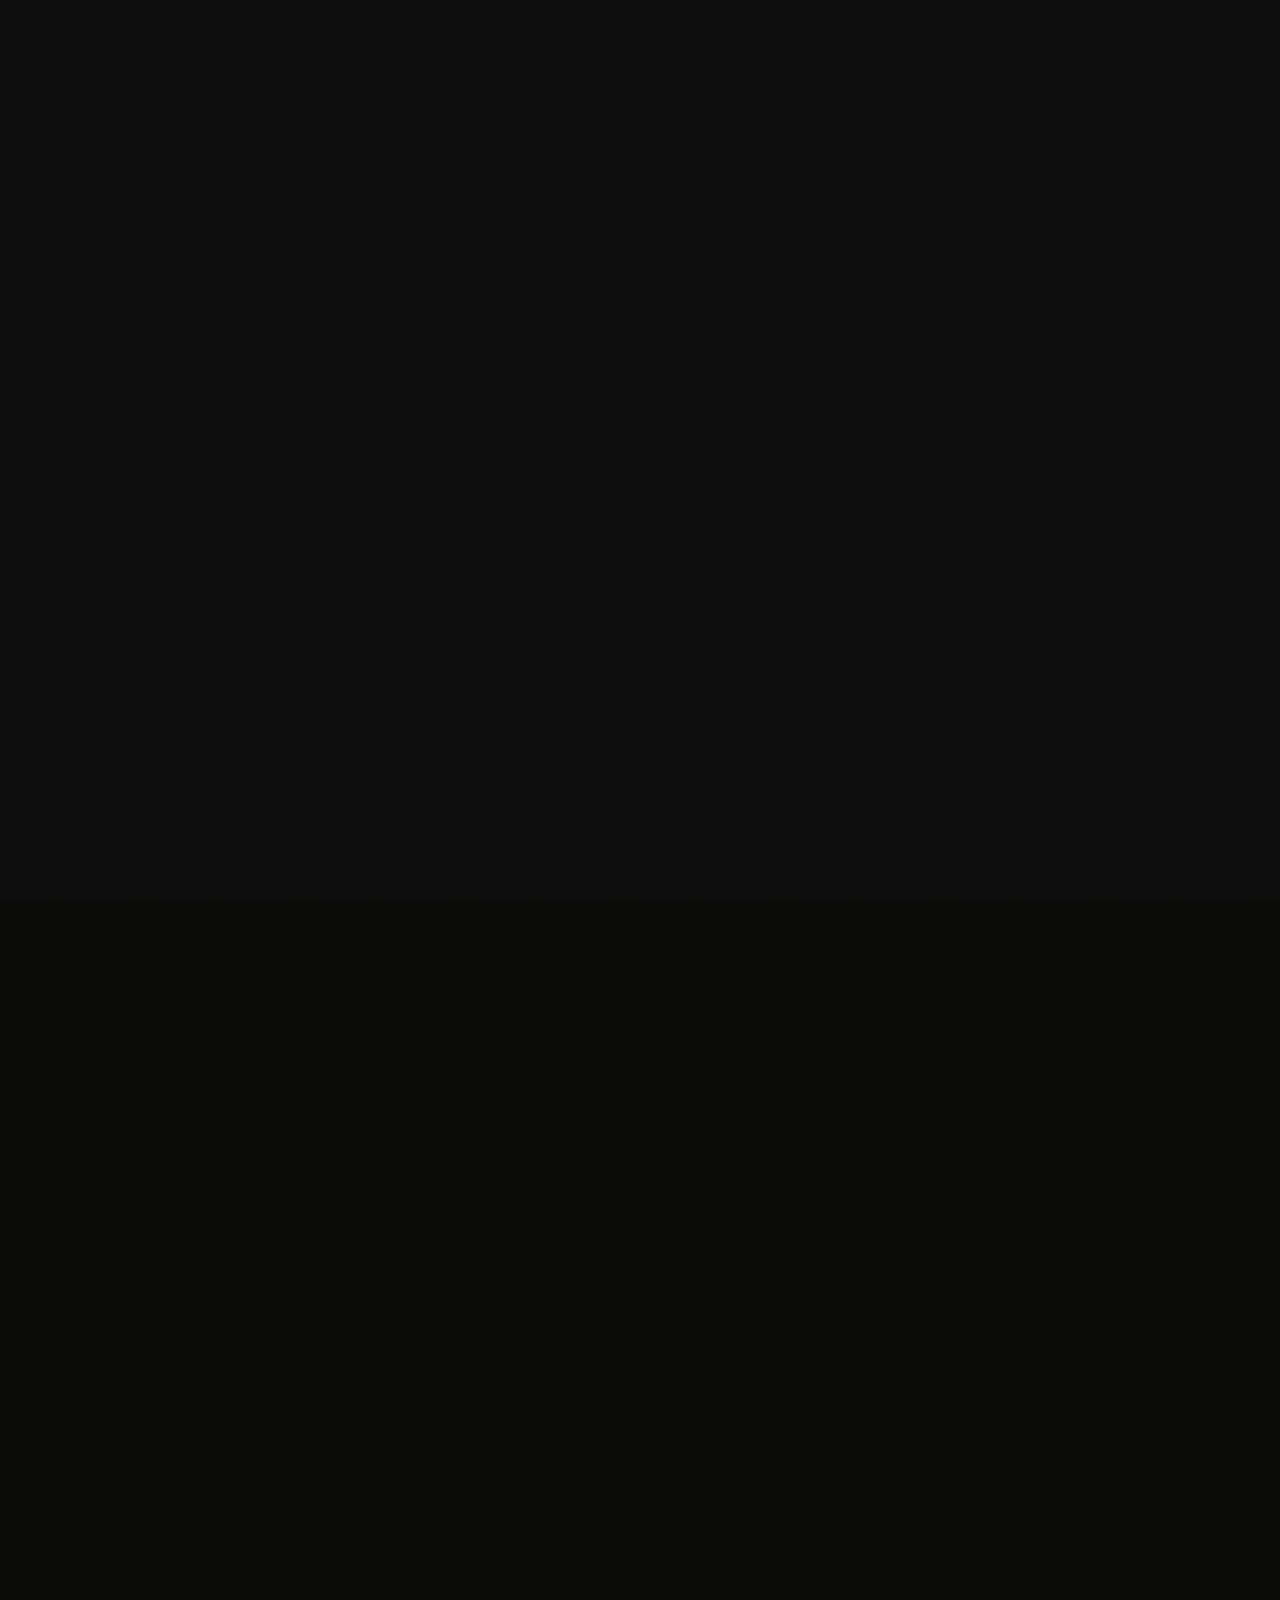
==== index.html @ a1234a53 "add home page" ====
<!doctype html>
<html lang="en">
<head>
  <meta charset="utf-8" />
  <meta name="viewport" content="width=device-width, initial-scale=1" />
  <title>Aarush Dhingra</title>
  <meta name="description" content="Aarush Dhingra, AI engineer in Bengaluru. Agents, LLM pipelines and developer tools that actually ship." />
  <meta name="theme-color" content="#f3efe7" media="(prefers-color-scheme: light)" />
  <meta name="theme-color" content="#0b0b0a" media="(prefers-color-scheme: dark)" />
  <meta property="og:title" content="Aarush Dhingra" />
  <meta property="og:description" content="AI engineer in Bengaluru. Drop me into a rabbit hole and I'll climb out with a product." />
  <meta property="og:type" content="website" />
  <link rel="icon" href="/assets/favicon.svg" type="image/svg+xml" />
  <script>
    (function () {
      var d = document.documentElement;
      try { var t = localStorage.getItem("theme"); if (t === "light" || t === "dark") d.dataset.theme = t; } catch (e) {}
      // the sunset plays on a refresh or a fresh arrival, not when you click back here from another page
      try {
        var nav = performance.getEntriesByType("navigation")[0];
        var type = nav ? nav.type : "navigate";
        var fromHere = false;
        try { fromHere = !!document.referrer && new URL(document.referrer).origin === location.origin; } catch (e) {}
        var fresh = type === "reload" || (type === "navigate" && !fromHere);
        if (fresh && !matchMedia("(prefers-reduced-motion: reduce)").matches) d.classList.add("intro-pending");
      } catch (e) {}
    })();
  </script>
  <link rel="preconnect" href="https://fonts.googleapis.com" />
  <link rel="preconnect" href="https://fonts.gstatic.com" crossorigin />
  <link href="https://fonts.googleapis.com/css2?family=Bricolage+Grotesque:opsz,wght@12..96,300..700&family=Fragment+Mono&family=Noto+Sans+JP:wght@500&display=swap" rel="stylesheet" />
  <link rel="stylesheet" href="/css/style.css" />
</head>
<body>
  <a class="skip" href="#main">Skip to content</a>
  <canvas id="topo" aria-hidden="true"></canvas>

  <header class="top">
    <nav class="nav" aria-label="Main">
      <a href="/" aria-current="page">home <kbd>h</kbd></a>
      <a href="/projects/">projects <kbd>p</kbd></a>
    </nav>
    <div class="top-right">
      <span class="mono muted" id="clock" aria-label="Local time in Bengaluru"></span>
      <button class="theme" id="theme" type="button" aria-label="Toggle colour theme" title="Toggle theme (t)">
        <svg viewBox="0 0 16 16" width="15" height="15" aria-hidden="true"><circle cx="8" cy="8" r="6.25" fill="none" stroke="currentColor" stroke-width="1.5"/><path d="M8 1.75a6.25 6.25 0 0 1 0 12.5z" fill="currentColor"/></svg>
      </button>
    </div>
  </header>

  <main id="main">
    <!-- hero -->
    <section class="hero">
      <div class="hello">
        <span class="avatar bw" title="hi, that's me">
          <img src="/assets/me.jpg" alt="Aarush Dhingra" width="76" height="76" />
          <i class="status" aria-hidden="true"></i>
        </span>
        <div>
          <h1 class="bw">Aarush Dhingra</h1>
          <p class="mono handle bw">ai engineer · agents, llm pipelines, dev tools</p>
        </div>
      </div>

      <p class="lede bw">
        i build <span class="flip" data-words="ai agents|llm pipelines|dev tools|products people use">ai agents</span>
        that actually ship, and i'm happiest when something i don't understand yet is staring right back at me.
      </p>

      <ul class="lines">
        <li class="bw">currently sde intern at <span class="chip">ThinkSeed</span>, building a test-automation tool that simulates a phone, so hardware tests stop needing the hardware.</li>
        <li class="bw">launched <a class="chip" href="https://www.tryprmpt.com/" target="_blank" rel="noopener">Prmpt</a>, a multi-stage llm pipeline that fixes your prompt before you hit enter.</li>
        <li class="bw">shipped <a class="chip" href="https://netshape.vercel.app/" target="_blank" rel="noopener">NetShape</a> to PyPI. it makes your app think it's on 2G.</li>
        <li class="bw">cs &amp; data science at <span class="chip">CMRIT</span>, bengaluru, class of '27.</li>
      </ul>

      <p class="aka bw"><span class="mono muted">also known as</span> <span class="flip alt" data-words="mountain climber|sunset chaser|beach person|weekend trekker">mountain climber</span></p>

      <blockquote class="hole bw">
        <svg viewBox="0 0 24 24" fill="none" stroke="currentColor" stroke-width="1.5" aria-hidden="true"><circle cx="12" cy="12" r="10" stroke-dasharray="3 3" style="transform-box:fill-box"/><circle cx="13" cy="12.5" r="6" stroke-dasharray="2 2.5" style="transform-box:fill-box"/><circle cx="13.5" cy="13" r="2.4" style="transform-box:fill-box"/></svg>
        i may not know everything. but drop me into a rabbit hole and i'll climb out with a product you didn't know you needed.
        <em>how most of my projects start</em>
      </blockquote>

      <p class="peaks bw">
        off the clock it's <span class="nb sunword">beach sunsets</span> and <span class="nb sunword">mountain summits</span>.
        the view from the top of a trek is the only thing that beats a green build.
      </p>

      <div class="cta bw">
        <button class="btn" type="button" data-copy="aarushdhingra27@gmail.com">
          <span class="swap"><span>copy my email</span><span>copied, talk soon</span></span>
        </button>
        <a class="btn ghost" href="/assets/aarush-dhingra-resume.pdf" target="_blank" rel="noopener">resume <span class="arr">↗</span></a>
      </div>
      <div class="dock bw" aria-label="Elsewhere">
        <a href="https://github.com/aarush-dhingra" target="_blank" rel="noopener" data-tip="github" aria-label="GitHub"><svg viewBox="0 0 16 16" fill="currentColor"><path d="M8 0C3.58 0 0 3.58 0 8c0 3.54 2.29 6.53 5.47 7.59.4.07.55-.17.55-.38 0-.19-.01-.82-.01-1.49-2.01.37-2.53-.49-2.69-.94-.09-.23-.48-.94-.82-1.13-.28-.15-.68-.52-.01-.53.63-.01 1.08.58 1.23.82.72 1.21 1.87.87 2.33.66.07-.52.28-.87.51-1.07-1.78-.2-3.64-.89-3.64-3.95 0-.87.31-1.59.82-2.15-.08-.2-.36-1.02.08-2.12 0 0 .67-.21 2.2.82.64-.18 1.32-.27 2-.27.68 0 1.36.09 2 .27 1.53-1.04 2.2-.82 2.2-.82.44 1.1.16 1.92.08 2.12.51.56.82 1.27.82 2.15 0 3.07-1.87 3.75-3.65 3.95.29.25.54.73.54 1.48 0 1.07-.01 1.93-.01 2.2 0 .21.15.46.55.38A8.013 8.013 0 0016 8c0-4.42-3.58-8-8-8z"/></svg></a>
        <a href="https://www.linkedin.com/in/aarush-dhingra-588719282/" target="_blank" rel="noopener" data-tip="linkedin" aria-label="LinkedIn"><svg viewBox="0 0 16 16" fill="currentColor"><path d="M3.6 6H1.2v8h2.4V6zM2.4 4.8a1.4 1.4 0 1 0 0-2.8 1.4 1.4 0 0 0 0 2.8zM14.8 9.6c0-2.2-1.2-3.8-3.3-3.8-1 0-1.8.5-2.2 1.2V6H7v8h2.4V9.9c0-1.1.5-1.9 1.5-1.9s1.4.8 1.4 1.9V14h2.5V9.6z"/></svg></a>
        <a href="https://x.com/Aarush105" target="_blank" rel="noopener" data-tip="x / twitter" aria-label="X"><svg viewBox="0 0 24 24" fill="currentColor"><path d="M18.244 2.25h3.308l-7.227 8.26 8.502 11.24H16.17l-5.214-6.817L4.99 21.75H1.68l7.73-8.835L1.254 2.25H8.08l4.713 6.231zm-1.161 17.52h1.833L7.084 4.126H5.117z"/></svg></a>
        <a href="https://www.instagram.com/aarush.32" target="_blank" rel="noopener" data-tip="instagram" aria-label="Instagram"><svg viewBox="0 0 24 24" fill="none" stroke="currentColor" stroke-width="2"><rect x="3" y="3" width="18" height="18" rx="5"/><circle cx="12" cy="12" r="4"/><circle cx="17.5" cy="6.5" r=".6" fill="currentColor"/></svg></a>
        <a href="https://leetcode.com/u/aarush_dhingra/" target="_blank" rel="noopener" data-tip="leetcode" aria-label="LeetCode"><svg viewBox="0 0 24 24" fill="currentColor"><path d="M13.483 0a1.374 1.374 0 0 0-.961.438L7.116 6.226l-3.854 4.126a5.266 5.266 0 0 0-1.209 2.104 5.35 5.35 0 0 0-.125.513 5.527 5.527 0 0 0 .062 2.362 5.83 5.83 0 0 0 .349 1.017 5.938 5.938 0 0 0 1.271 1.818l4.277 4.193.039.038c2.248 2.165 5.852 2.133 8.063-.074l2.396-2.392c.54-.54.54-1.414.003-1.955a1.378 1.378 0 0 0-1.951-.003l-2.396 2.392a3.021 3.021 0 0 1-4.205.038l-.02-.019-4.276-4.193c-.652-.64-.972-1.469-.948-2.263a2.68 2.68 0 0 1 .066-.523 2.545 2.545 0 0 1 .619-1.164L9.13 8.114c1.058-1.134 3.204-1.27 4.43-.278l3.501 2.831c.593.48 1.461.387 1.94-.207a1.384 1.384 0 0 0-.207-1.943l-3.5-2.831c-.8-.647-1.766-1.045-2.774-1.202l2.015-2.158A1.384 1.384 0 0 0 13.483 0zm-2.866 12.815a1.38 1.38 0 0 0-1.38 1.382 1.38 1.38 0 0 0 1.38 1.382H20.79a1.38 1.38 0 0 0 1.38-1.382 1.38 1.38 0 0 0-1.38-1.382z"/></svg></a>
        <a href="mailto:aarushdhingra27@gmail.com" data-tip="email" aria-label="Email"><svg viewBox="0 0 16 16" fill="none" stroke="currentColor" stroke-width="1.4"><rect x="1.5" y="3" width="13" height="10" rx="2"/><path d="M2 4.5l6 4.5 6-4.5"/></svg></a>
      </div>
    </section>

    <!-- right now -->
    <section class="block" aria-labelledby="now-h">
      <h2 class="label rv" id="now-h">right now</h2>
      <div class="stealth spot rv" data-spot>
        <div class="stealth-top">
          <span class="pill live">building</span>
          <span class="mono muted">voice agent · japanese · in progress</span>
        </div>
        <h3>a voice agent that teaches you japanese.</h3>
        <div class="sensei" id="sensei" aria-hidden="true">
          <div class="voice">
            <span class="orb"></span>
            <span class="wave"><i></i><i></i><i></i><i></i><i></i><i></i><i></i><i></i><i></i><i></i><i></i><i></i><i></i><i></i></span>
            <span class="speaker mono" id="sensei-who">sensei</span>
          </div>
          <p class="jp" id="sensei-jp"></p>
          <p class="romaji mono" id="sensei-ro"></p>
          <p class="en" id="sensei-en"></p>
        </div>
        <p class="stealth-copy">No flashcards. You talk to it out loud, it talks back in Japanese and teaches you as you go. Want early access? Ask me.</p>
        <div class="cta">
          <a class="btn" href="mailto:aarushdhingra27@gmail.com?subject=early%20access%3A%20the%20japanese%20voice%20agent">get early access</a>
          <a class="btn ghost" href="https://x.com/Aarush105" target="_blank" rel="noopener">dm me on x <span class="arr">↗</span></a>
        </div>
      </div>
    </section>

    <!-- work -->
    <section class="block" aria-labelledby="work-h">
      <h2 class="label rv" id="work-h">work</h2>
      <ol class="jobs">
        <li class="current rv">
          <div class="row"><span class="who">ThinkSeed Systems <span>· sde intern</span></span><span class="mono muted">jul 2026 — now</span></div>
          <p>Building a test-automation tool that simulates a phone, so hardware-dependent validation runs without the hardware. Manual testing down ~60%, run time down ~40%.</p>
        </li>
        <li class="rv">
          <div class="row"><span class="who">SafeGuard Industries <span>· sde intern</span></span><span class="mono muted">jun — aug 2025</span></div>
          <p>Employee and complaint management platforms for 200+ people, with REST APIs and role-based access across 5+ roles.</p>
        </li>
      </ol>
    </section>

    <!-- skills -->
    <section class="block" aria-labelledby="stack-h">
      <h2 class="label rv" id="stack-h">what i work with</h2>
      <dl class="skills">
        <div class="rv"><dt class="mono">ai</dt><dd><span>LangGraph</span><span>LangChain</span><span>RAG</span><span>MCP</span><span>multi-agent systems</span><span>evals</span><span>pgvector</span></dd></div>
        <div class="rv"><dt class="mono">backend</dt><dd><span>Python</span><span>FastAPI</span><span>Node.js</span><span>PostgreSQL</span><span>Redis</span><span>Docker</span></dd></div>
        <div class="rv"><dt class="mono">frontend</dt><dd><span>TypeScript</span><span>React</span><span>Next.js</span><span>Tailwind</span></dd></div>
      </dl>
    </section>

    <!-- the grind -->
    <section class="block" aria-labelledby="grind-h">
      <h2 class="label rv" id="grind-h">the grind <a href="https://github.com/aarush-dhingra" target="_blank" rel="noopener">@aarush-dhingra ↗</a></h2>
      <div class="gh spot rv" id="gh" data-spot>
        <div class="gh-head">
          <span><b id="gh-total">684</b> contributions in the last year</span>
          <span class="mono muted">each dot is a day</span>
        </div>
        <div class="gh-scroll"><div class="gh-grid"></div></div>
        <div class="gh-months mono muted"></div>
      </div>
      <a class="lc spot rv" id="lc" href="https://leetcode.com/u/aarush_dhingra/" target="_blank" rel="noopener" data-spot>
        <div class="lc-left">
          <span class="mono muted">leetcode · part-time dsa grinder</span>
          <span class="lc-num"><b id="lc-total">229</b> solved</span>
          <span class="lc-sub">full-time humbled by dynamic programming</span>
        </div>
        <div class="lc-bars">
          <div class="lc-bar" data-k="easy"><span class="mono">easy</span><i><b style="--p:0"></b></i><span class="mono n">119</span></div>
          <div class="lc-bar" data-k="medium"><span class="mono">medium</span><i><b style="--p:0"></b></i><span class="mono n">98</span></div>
          <div class="lc-bar" data-k="hard"><span class="mono">hard</span><i><b style="--p:0"></b></i><span class="mono n">12</span></div>
        </div>
      </a>
    </section>

    <!-- off the clock -->
    <section class="block" aria-labelledby="life-h">
      <h2 class="label rv" id="life-h">off the clock <span class="count" id="deck-count"></span></h2>
      <p class="rv life-intro">Sunsets on beaches, summits in the snow, and a song for each one.</p>
      <div class="album rv">
        <div class="deck" id="deck" tabindex="0" role="region" aria-label="Photo deck. Drag the top photo away, or use the arrow keys."></div>
        <div class="album-side">
          <span class="mono muted album-kicker">this one's song</span>
          <p class="album-song" id="album-song">&nbsp;</p>
          <p class="album-artist mono" id="album-artist">&nbsp;</p>
          <div class="deck-player">
            <button class="sound" id="sound" type="button" aria-pressed="false" title="Sound (m)">
              <span class="eq" aria-hidden="true"><i></i><i></i><i></i><i></i></span>
              <span class="sound-label">sound off</span>
            </button>
          </div>
          <div class="deck-ctrl">
            <button class="ctl" id="deck-prev" type="button" aria-label="Previous photo"><svg viewBox="0 0 16 16" fill="none" stroke="currentColor" stroke-width="1.6"><path d="M10 3L5 8l5 5"/></svg></button>
            <button class="ctl" id="deck-next" type="button" aria-label="Next photo"><svg viewBox="0 0 16 16" fill="none" stroke="currentColor" stroke-width="1.6"><path d="M6 3l5 5-5 5"/></svg></button>
            <span class="mono muted deck-hint">or drag the photo away</span>
          </div>
          <div class="deck-progress" aria-hidden="true"><i id="deck-bar"></i></div>
        </div>
      </div>
    </section>

    <!-- got an idea -->
    <section class="block" aria-labelledby="idea-h">
      <h2 class="label rv" id="idea-h">got an idea?</h2>
      <p class="sign rv">got an idea you can't stop thinking about? <span>let's build it together.</span></p>
      <form class="pitch spot rv" id="pitch" data-spot>
        <label for="pitch-in" class="mono muted">pitch it in one line, it opens in your mail app</label>
        <div class="pitch-row">
          <input id="pitch-in" name="idea" type="text" maxlength="240" autocomplete="off" placeholder="an agent that..." />
          <button class="btn" type="submit">send it <span class="arr">→</span></button>
        </div>
        <div class="seeds">
          <button type="button" class="mono">an agent that…</button>
          <button type="button" class="mono">a dev tool for…</button>
          <button type="button" class="mono">a hackathon team for…</button>
          <button type="button" class="mono">something weird</button>
        </div>
      </form>
    </section>
  </main>

  <footer class="foot">
    <p class="sign rv">you made it to the summit. <span>thanks for the climb.</span></p>
    <div class="cta rv">
      <button class="btn" type="button" data-copy="aarushdhingra27@gmail.com">
        <span class="swap"><span>aarushdhingra27@gmail.com</span><span>copied to clipboard</span></span>
      </button>
      <div class="dock" aria-label="Elsewhere">
        <a href="https://github.com/aarush-dhingra" target="_blank" rel="noopener" data-tip="github" aria-label="GitHub"><svg viewBox="0 0 16 16" fill="currentColor"><path d="M8 0C3.58 0 0 3.58 0 8c0 3.54 2.29 6.53 5.47 7.59.4.07.55-.17.55-.38 0-.19-.01-.82-.01-1.49-2.01.37-2.53-.49-2.69-.94-.09-.23-.48-.94-.82-1.13-.28-.15-.68-.52-.01-.53.63-.01 1.08.58 1.23.82.72 1.21 1.87.87 2.33.66.07-.52.28-.87.51-1.07-1.78-.2-3.64-.89-3.64-3.95 0-.87.31-1.59.82-2.15-.08-.2-.36-1.02.08-2.12 0 0 .67-.21 2.2.82.64-.18 1.32-.27 2-.27.68 0 1.36.09 2 .27 1.53-1.04 2.2-.82 2.2-.82.44 1.1.16 1.92.08 2.12.51.56.82 1.27.82 2.15 0 3.07-1.87 3.75-3.65 3.95.29.25.54.73.54 1.48 0 1.07-.01 1.93-.01 2.2 0 .21.15.46.55.38A8.013 8.013 0 0016 8c0-4.42-3.58-8-8-8z"/></svg></a>
        <a href="https://www.linkedin.com/in/aarush-dhingra-588719282/" target="_blank" rel="noopener" data-tip="linkedin" aria-label="LinkedIn"><svg viewBox="0 0 16 16" fill="currentColor"><path d="M3.6 6H1.2v8h2.4V6zM2.4 4.8a1.4 1.4 0 1 0 0-2.8 1.4 1.4 0 0 0 0 2.8zM14.8 9.6c0-2.2-1.2-3.8-3.3-3.8-1 0-1.8.5-2.2 1.2V6H7v8h2.4V9.9c0-1.1.5-1.9 1.5-1.9s1.4.8 1.4 1.9V14h2.5V9.6z"/></svg></a>
        <a href="https://x.com/Aarush105" target="_blank" rel="noopener" data-tip="x / twitter" aria-label="X"><svg viewBox="0 0 24 24" fill="currentColor"><path d="M18.244 2.25h3.308l-7.227 8.26 8.502 11.24H16.17l-5.214-6.817L4.99 21.75H1.68l7.73-8.835L1.254 2.25H8.08l4.713 6.231zm-1.161 17.52h1.833L7.084 4.126H5.117z"/></svg></a>
        <a href="https://www.instagram.com/aarush.32" target="_blank" rel="noopener" data-tip="instagram" aria-label="Instagram"><svg viewBox="0 0 24 24" fill="none" stroke="currentColor" stroke-width="2"><rect x="3" y="3" width="18" height="18" rx="5"/><circle cx="12" cy="12" r="4"/><circle cx="17.5" cy="6.5" r=".6" fill="currentColor"/></svg></a>
        <a href="https://leetcode.com/u/aarush_dhingra/" target="_blank" rel="noopener" data-tip="leetcode" aria-label="LeetCode"><svg viewBox="0 0 24 24" fill="currentColor"><path d="M13.483 0a1.374 1.374 0 0 0-.961.438L7.116 6.226l-3.854 4.126a5.266 5.266 0 0 0-1.209 2.104 5.35 5.35 0 0 0-.125.513 5.527 5.527 0 0 0 .062 2.362 5.83 5.83 0 0 0 .349 1.017 5.938 5.938 0 0 0 1.271 1.818l4.277 4.193.039.038c2.248 2.165 5.852 2.133 8.063-.074l2.396-2.392c.54-.54.54-1.414.003-1.955a1.378 1.378 0 0 0-1.951-.003l-2.396 2.392a3.021 3.021 0 0 1-4.205.038l-.02-.019-4.276-4.193c-.652-.64-.972-1.469-.948-2.263a2.68 2.68 0 0 1 .066-.523 2.545 2.545 0 0 1 .619-1.164L9.13 8.114c1.058-1.134 3.204-1.27 4.43-.278l3.501 2.831c.593.48 1.461.387 1.94-.207a1.384 1.384 0 0 0-.207-1.943l-3.5-2.831c-.8-.647-1.766-1.045-2.774-1.202l2.015-2.158A1.384 1.384 0 0 0 13.483 0zm-2.866 12.815a1.38 1.38 0 0 0-1.38 1.382 1.38 1.38 0 0 0 1.38 1.382H20.79a1.38 1.38 0 0 0 1.38-1.382 1.38 1.38 0 0 0-1.38-1.382z"/></svg></a>
      </div>
    </div>
    <canvas class="horizon" aria-hidden="true"></canvas>
    <div class="foot-row">
      <span class="mono muted" id="push">© 2026 aarush dhingra</span>
      <span class="mono muted keys"><kbd>h</kbd> home <kbd>p</kbd> projects <kbd>t</kbd> theme <kbd>m</kbd> sound</span>
    </div>
  </footer>

  <script src="/photos.js"></script>
  <script src="/js/core.js"></script>
  <script src="/js/home.js"></script>
</body>
</html>
---- css/style.css ----
/* ============ tokens ============ */
:root {
  --bg: #f3efe7;
  --bg-2: #ebe6db;
  --fg: #191816;
  --fg-2: #4c4943;
  --muted: #8a857a;
  --faint: #bdb6a8;
  --line: #ddd6c8;
  --sun: #ea5a28;
  --dusk: #dc3f6a;
  --glow: rgba(234, 90, 40, 0.14);
  --card-shadow: 0 1px 0 rgba(0,0,0,.03), 0 10px 30px -18px rgba(60,40,20,.35);

  --sans: "Bricolage Grotesque", ui-sans-serif, system-ui, sans-serif;
  --mono: "Fragment Mono", ui-monospace, "SF Mono", Menlo, monospace;
  --ease: cubic-bezier(0.2, 0.7, 0.1, 1);
  --spring: cubic-bezier(0.34, 1.56, 0.64, 1);
  --col: 600px;
  color-scheme: light;
}
@media (prefers-color-scheme: dark) {
  :root:not([data-theme="light"]) {
    --bg: #0b0b0a; --bg-2: #131312; --fg: #edebe6; --fg-2: #a8a59e; --muted: #6e6b65;
    --faint: #3a3835; --line: #1f1e1c; --sun: #ff7a3d; --dusk: #ff4d74;
    --glow: rgba(255, 122, 61, 0.16);
    --card-shadow: 0 1px 0 rgba(255,255,255,.02), 0 10px 30px -18px rgba(0,0,0,.8);
    color-scheme: dark;
  }
}
:root[data-theme="dark"] {
  --bg: #0b0b0a; --bg-2: #131312; --fg: #edebe6; --fg-2: #a8a59e; --muted: #6e6b65;
  --faint: #3a3835; --line: #1f1e1c; --sun: #ff7a3d; --dusk: #ff4d74;
  --glow: rgba(255, 122, 61, 0.16);
  --card-shadow: 0 1px 0 rgba(255,255,255,.02), 0 10px 30px -18px rgba(0,0,0,.8);
  color-scheme: dark;
}

@view-transition { navigation: auto; }
::view-transition-old(root), ::view-transition-new(root) { animation-duration: .35s; }
.top { view-transition-name: top; }
#topo { view-transition-name: topo; }
/* theme switch: circle wipe from the toggle */
.theme-vt::view-transition-old(root), .theme-vt::view-transition-new(root) { animation: none; mix-blend-mode: normal; }

*, *::before, *::after { box-sizing: border-box; }
html { -webkit-text-size-adjust: 100%; scroll-behavior: smooth; scrollbar-gutter: stable; }
html.locked { overflow: hidden; }

body {
  margin: 0;
  min-height: 100vh;
  background: var(--bg);
  color: var(--fg-2);
  font: 380 15.5px/1.65 var(--sans);
  font-optical-sizing: auto;
  -webkit-font-smoothing: antialiased;
  text-rendering: optimizeLegibility;
  overflow-x: hidden;
}
::selection { background: var(--glow); color: var(--fg); }

/* grain over everything */
body::after {
  content: ""; position: fixed; inset: 0; pointer-events: none; z-index: 90; opacity: .045;
  background-image: url("data:image/svg+xml;utf8,<svg xmlns='http://www.w3.org/2000/svg' width='160' height='160'><filter id='n'><feTurbulence type='fractalNoise' baseFrequency='.85' numOctaves='2' stitchTiles='stitch'/></filter><rect width='100%' height='100%' filter='url(%23n)'/></svg>");
}

.skip { position: absolute; left: 16px; top: -40px; z-index: 200; background: var(--fg); color: var(--bg); padding: 6px 10px; border-radius: 6px; font-size: 13px; }
.skip:focus { top: 12px; }

.mono { font-family: var(--mono); font-size: 12px; letter-spacing: -0.01em; }
.muted { color: var(--muted); }

/* ============ backdrop: topo map + scene ============ */
#topo {
  position: fixed; inset: 0; width: 100%; height: 100%; z-index: -2; pointer-events: none;
  -webkit-mask-image: radial-gradient(ellipse 34% 60% at 50% 42%, rgba(0,0,0,.18), #000 100%);
          mask-image: radial-gradient(ellipse 34% 60% at 50% 42%, rgba(0,0,0,.18), #000 100%);
}

/* ============ intro ============ */
.intro {
  position: fixed; inset: 0; z-index: 150; overflow: hidden;
  background: #0b0b0a; cursor: pointer;
  clip-path: inset(0 0 0 0);
}
.intro-canvas { position: absolute; left: 0; top: 0; }
.intro.leaving { clip-path: inset(0 0 100% 0); transition: clip-path 1.15s cubic-bezier(.76,0,.24,1); pointer-events: none; }
.intro.leaving .intro-canvas { transform: translateY(-12%); transition: transform 1.15s cubic-bezier(.76,0,.24,1); }
html.intro-pending, html.intro-pending body { background: #0b0b0a; }
html.intro-pending .top, html.intro-pending main, html.intro-pending .foot { opacity: 0; }
.top, main, .foot { transition: opacity .6s var(--ease); }
.intro-ui {
  position: absolute; inset: auto 0 0 0; z-index: 2;
  display: flex; justify-content: space-between; align-items: flex-end;
  padding: 70px 24px 22px; color: #edebe6;
  background: linear-gradient(transparent, rgba(11,11,10,.85) 60%);
  font: 12px var(--mono); transition: opacity .35s;
}
.intro-ui .big { font: 500 clamp(22px, 3.4vw, 40px)/1 var(--sans); letter-spacing: -0.03em; display: block; margin-bottom: 6px; }
.intro-ui .big span { display: inline-block; opacity: 0; transform: translateY(12px); filter: blur(6px); animation: introch .7s var(--ease) forwards; }
@keyframes introch { to { opacity: 1; transform: none; filter: none; } }
.intro-ui .dim { color: #807c74; }
.intro-skip { position: absolute; top: 20px; right: 24px; z-index: 2; font: 11px var(--mono); color: #807c74; transition: opacity .35s; }
.intro.leaving .intro-ui, .intro.leaving .intro-skip { opacity: 0; }
#gh-pct { font-variant-numeric: tabular-nums; color: #ffb36b; }

/* ============ layout ============ */
.top, main, .foot {
  width: 100%; max-width: calc(var(--col) + 32px);
  margin: 0 auto; padding: 0 16px;
}
main.wide, .wide .top, .wide .foot { max-width: 912px; }

/* header */
.top {
  position: sticky; top: 0; z-index: 40;
  display: flex; justify-content: space-between; align-items: center; gap: 12px;
  padding-top: 14px; padding-bottom: 14px;
}
.top::before {
  content: ""; position: absolute; inset: 0 calc(50% - 50vw); z-index: -1;
  background: color-mix(in srgb, var(--bg) 72%, transparent);
  -webkit-backdrop-filter: blur(10px) saturate(1.2); backdrop-filter: blur(10px) saturate(1.2);
  border-bottom: 1px solid var(--line);
  opacity: 0; transition: opacity .3s;
}
.scrolled .top::before { opacity: 1; }

.nav { position: relative; display: flex; gap: 2px; margin-left: -10px; }
.nav a {
  position: relative; z-index: 1;
  display: inline-flex; align-items: center; gap: 6px;
  padding: 5px 10px; border-radius: 8px;
  font: 12.5px var(--mono); color: var(--muted); text-decoration: none; background: none;
  transition: color .25s;
}
.nav a:hover, .nav a[aria-current="page"] { color: var(--fg); }
.nav a kbd { font-size: 10px; padding: 1px 4px 2px; opacity: .7; }
.nav-pill {
  position: absolute; top: 0; bottom: 0; left: 0; width: 0; border-radius: 8px;
  background: var(--bg-2); border: 1px solid var(--line);
  transition: transform .45s var(--ease), width .45s var(--ease), opacity .3s;
}
.nav-pill::before {
  content: ""; position: absolute; top: -1px; left: 50%; width: 18px; height: 2px; margin-left: -9px;
  border-radius: 0 0 3px 3px;
  background: linear-gradient(90deg, var(--sun), var(--dusk));
  box-shadow: 0 0 10px 1px var(--glow);
}
.top-right { display: flex; align-items: center; gap: 12px; }
#clock { font-variant-numeric: tabular-nums; white-space: nowrap; }
#clock .blink { animation: blink 2s steps(1) infinite; }
@keyframes blink { 50% { opacity: .2; } }
.phase.gold {
  background: linear-gradient(100deg, var(--muted) 30%, var(--sun) 45%, var(--dusk) 55%, var(--muted) 70%);
  background-size: 250% 100%;
  -webkit-background-clip: text; background-clip: text; color: transparent;
  animation: shine 4s linear infinite;
}
@keyframes shine { from { background-position: 120% 0; } to { background-position: -120% 0; } }
.theme {
  display: grid; place-items: center; width: 30px; height: 30px; margin: -6px -7px -6px 0;
  border: 0; background: none; color: var(--muted); border-radius: 50%; cursor: pointer;
  transition: color .2s, transform .6s var(--spring);
}
.theme:hover { color: var(--fg); transform: rotate(40deg); }

/* ============ type + links ============ */
h1 { margin: 0; font-size: 30px; line-height: 1.1; font-weight: 560; letter-spacing: -0.03em; color: var(--fg); }
h2 { margin: 0; }
p { margin: 0; }
b, strong, .hl { color: var(--fg); font-weight: 480; }

a { color: var(--fg); text-decoration: none; }
.u {
  background-image: linear-gradient(var(--faint), var(--faint));
  background-size: 100% 1px; background-position: 0 100%; background-repeat: no-repeat;
  transition: background-size .35s var(--ease), background-image .2s;
}
.u:hover { background-image: linear-gradient(var(--fg), var(--fg)); }
a:focus-visible, button:focus-visible { outline: 1.5px solid var(--sun); outline-offset: 3px; border-radius: 4px; }
.arr { display: inline-block; transition: transform .35s var(--ease); }
a:hover .arr { transform: translate(2px, -2px); }

kbd {
  font: 400 10.5px/1 var(--mono); padding: 3px 5px 4px;
  border: 1px solid var(--line); border-bottom-width: 2px; border-radius: 4px;
  color: var(--muted); background: var(--bg);
}

/* inline company / project chip */
.chip {
  display: inline-flex; align-items: center; gap: 5px; vertical-align: -1px;
  padding: 0 7px; height: 21px; border-radius: 6px;
  border: 1px solid color-mix(in srgb, var(--fg) 13%, transparent);
  background: color-mix(in srgb, var(--fg) 5%, transparent);
  font-size: .9em; font-weight: 480; color: var(--fg); line-height: 1;
  transition: border-color .2s, transform .3s var(--ease);
}
a.chip:hover { border-color: var(--muted); transform: translateY(-1px); }
.chip svg { width: 13px; height: 13px; flex: none; }
.chip .ico { width: 15px; height: 15px; border-radius: 4px; display: grid; place-items: center; font: 600 9px var(--mono); color: #fff; }

/* ============ intro text animations ============ */
.w { opacity: 0; filter: blur(6px); transform: translateY(6px); }
.wt { display: inline-block; }
.ready .w { animation: win .7s var(--ease) forwards; animation-delay: calc(var(--d, 0) * 1ms); }
@keyframes win { to { opacity: 1; filter: none; transform: none; } }

.rv { opacity: 0; transform: translateY(14px); filter: blur(5px); transition: opacity .8s var(--ease), transform .9s var(--ease), filter .8s var(--ease); transition-delay: calc(var(--d, 0) * 1ms); }
.rv.in { opacity: 1; transform: none; filter: none; }

/* flip words */
.flip {
  position: relative; display: inline-block; vertical-align: top;
  height: 1.65em; height: 1lh; overflow: visible; transition: width .5s var(--ease);
  color: var(--fg); font-weight: 480;
}
.flip > span { position: absolute; left: 0; top: 0; white-space: nowrap; }
.flip > span.in { animation: fin .6s var(--ease) both; }
.flip > span.out { animation: fout .45s var(--ease) both; }
@keyframes fin { from { opacity: 0; transform: translateY(.5em); filter: blur(6px); } }
@keyframes fout { to { opacity: 0; transform: translateY(-.5em); filter: blur(6px); } }
.flip::after {
  content: ""; position: absolute; left: 0; right: 0; bottom: .12em; height: 1px;
  background: linear-gradient(90deg, var(--sun), var(--dusk)); opacity: .7;
}

/* ============ home: hero ============ */
.hero { padding-top: clamp(48px, 12vh, 120px); }
.hello { display: flex; align-items: center; gap: 18px; }
.handle { margin-top: 5px; color: var(--muted); }
.avatar {
  position: relative; flex: none; width: 78px; height: 78px; border-radius: 50%; padding: 2.5px;
  background: conic-gradient(from 210deg, var(--sun), var(--dusk), #ffd37a, var(--sun));
}
.avatar img { display: block; width: 100%; height: 100%; border-radius: 50%; object-fit: cover; border: 2px solid var(--bg); transition: transform .6s var(--spring); }
.avatar:hover img { transform: scale(1.07) rotate(-5deg); }
.avatar .status { position: absolute; right: 3px; bottom: 3px; width: 15px; height: 15px; border-radius: 50%; background: #3fbf6a; border: 2.5px solid var(--bg); }
.avatar .status::after { content: ""; position: absolute; inset: -2.5px; border-radius: 50%; border: 2px solid #3fbf6a; animation: ping 2.2s var(--ease) infinite; }
@keyframes ping { from { transform: scale(1); opacity: .8; } to { transform: scale(2.3); opacity: 0; } }
.aka { margin-top: 16px; font: 13px/1.65 var(--mono); }
.aka .muted { margin-right: 4px; }
.flip.alt { color: var(--sun); font-weight: 400; }
.flip.alt::after { display: none; }
.hero .dock { margin-top: 14px; padding: 0; }
.lede { margin-top: 22px; font-size: 17px; color: var(--fg-2); }
.lines { list-style: none; padding: 0; margin: 18px 0 0; display: grid; gap: 7px; }
.lines li { position: relative; }

.hole {
  position: relative; margin: 26px 0 0; padding: 14px 16px 14px 46px;
  border-radius: 12px; border: 1px solid var(--line);
  background: linear-gradient(120deg, var(--bg-2), transparent 70%);
  color: var(--fg); font-size: 15.5px; line-height: 1.55;
  overflow: hidden;
}
.hole svg { position: absolute; left: 14px; top: 15px; width: 20px; height: 20px; color: var(--sun); }
.hole svg circle { transform-origin: 50% 50%; animation: spin 14s linear infinite; }
.hole svg circle:nth-child(2) { animation-duration: 9s; animation-direction: reverse; }
.hole svg circle:nth-child(3) { animation-duration: 6s; }
@keyframes spin { to { transform: rotate(360deg); } }
.hole em { font-style: normal; color: var(--muted); display: block; margin-top: 4px; font: 11.5px var(--mono); }

.peaks { margin-top: 14px; }
.peaks .sunword {
  background: linear-gradient(90deg, var(--sun), var(--dusk));
  -webkit-background-clip: text; background-clip: text; color: transparent; font-weight: 500;
}

.cta { display: flex; align-items: center; gap: 10px; flex-wrap: wrap; margin-top: 28px; }
.btn {
  position: relative; display: inline-flex; align-items: center; gap: 8px;
  height: 36px; padding: 0 14px; border-radius: 10px;
  font: 500 13.5px var(--sans); color: var(--bg); background: var(--fg);
  border: 0; cursor: pointer; overflow: hidden; isolation: isolate;
  transition: transform .3s var(--ease);
}
.btn::before {
  content: ""; position: absolute; inset: 0; z-index: -1;
  background: radial-gradient(120px circle at var(--bx, 50%) var(--by, 50%), color-mix(in srgb, var(--sun) 70%, transparent), transparent 70%);
  opacity: 0; transition: opacity .3s;
}
.btn:hover::before { opacity: 1; }
.btn:active { transform: scale(.97); }
.btn.ghost { color: var(--fg); background: transparent; border: 1px solid var(--line); }
.btn.ghost::before { background: radial-gradient(120px circle at var(--bx, 50%) var(--by, 50%), var(--glow), transparent 70%); }
.btn .swap { display: inline-grid; }
.btn .swap > span { grid-area: 1/1; transition: opacity .25s, transform .35s var(--ease), filter .25s; }
.btn .swap > span:last-child { opacity: 0; transform: translateY(8px); filter: blur(3px); }
.btn.done .swap > span:first-child { opacity: 0; transform: translateY(-8px); filter: blur(3px); }
.btn.done .swap > span:last-child { opacity: 1; transform: none; filter: none; }

/* dock */
.dock {
  display: inline-flex; align-items: flex-end; gap: 6px; height: 36px;
  padding: 0 4px;
}
.dock a {
  position: relative; display: grid; place-items: center;
  width: 34px; height: 34px; border-radius: 10px;
  border: 1px solid var(--line); background: var(--bg-2); color: var(--fg-2);
  transform-origin: 50% 100%;
  transition: transform .25s var(--ease), color .2s, border-color .2s;
  will-change: transform;
}
.dock a:hover { color: var(--fg); border-color: var(--muted); }
.dock svg { width: 15px; height: 15px; }
.dock a::after {
  content: attr(data-tip); position: absolute; bottom: calc(100% + 8px); left: 50%;
  transform: translateX(-50%) translateY(4px) scale(calc(1 / var(--s, 1)));
  padding: 3px 7px; border-radius: 6px; white-space: nowrap;
  font: 10.5px var(--mono); color: var(--bg); background: var(--fg);
  opacity: 0; pointer-events: none; transition: opacity .2s, transform .25s var(--ease);
}
.dock a:hover::after { opacity: 1; transform: translateX(-50%) translateY(0) scale(calc(1 / var(--s, 1))); }

/* ============ sections ============ */
.block { margin-top: 92px; }
.label {
  display: flex; align-items: center; gap: 12px; margin: 0 0 22px;
  font: 400 12px/1 var(--mono); color: var(--muted);
}
.label::after { content: ""; flex: 1; height: 1px; background: linear-gradient(90deg, var(--line), transparent); }
.label .n { color: var(--sun); }
.label a { color: var(--muted); order: 2; transition: color .2s; }
.label a:hover { color: var(--fg); }

/* work timeline */
.jobs { list-style: none; margin: 0; padding: 0 0 0 20px; position: relative; display: grid; gap: 26px; }
.jobs::before { content: ""; position: absolute; left: 4px; top: 8px; bottom: 6px; width: 1px; background: linear-gradient(var(--line), transparent); }
.jobs li { position: relative; }
.jobs li::before {
  content: ""; position: absolute; left: -20px; top: 7px; width: 9px; height: 9px; border-radius: 50%;
  background: var(--bg); border: 1px solid var(--faint);
}
.jobs li.current::before { border-color: var(--sun); background: var(--sun); box-shadow: 0 0 0 4px var(--glow); animation: pulse 2.4s var(--ease) infinite; }
@keyframes pulse { 50% { box-shadow: 0 0 0 7px transparent; } }
.row { display: flex; justify-content: space-between; align-items: baseline; gap: 12px; color: var(--fg); }
.row .who { font-weight: 480; }
.row .who span { color: var(--muted); font-weight: 380; }
.jobs p { margin-top: 4px; font-size: 14.5px; }

/* spotlight cards (shared) */
.spot { position: relative; border-radius: 14px; background: var(--bg-2); border: 1px solid var(--line); isolation: isolate; }
.spot::before {
  content: ""; position: absolute; inset: -1px; border-radius: inherit; padding: 1px; pointer-events: none;
  background: radial-gradient(260px circle at var(--mx, -100px) var(--my, -100px), color-mix(in srgb, var(--sun) 85%, transparent), color-mix(in srgb, var(--dusk) 40%, transparent) 40%, transparent 70%);
  -webkit-mask: linear-gradient(#000 0 0) content-box, linear-gradient(#000 0 0);
  -webkit-mask-composite: xor; mask-composite: exclude;
  opacity: 0; transition: opacity .4s;
}
.spot::after {
  content: ""; position: absolute; inset: 0; border-radius: inherit; pointer-events: none; z-index: -1;
  background: radial-gradient(420px circle at var(--mx, -100px) var(--my, -100px), var(--glow), transparent 60%);
  opacity: 0; transition: opacity .4s;
}
[data-spot]:hover .spot::before { opacity: 1; }
.spot:hover::after { opacity: 1; }

/* right now: the stealth project */
.stealth { padding: 18px 18px 20px; overflow: hidden; }
.stealth-top { display: flex; justify-content: space-between; align-items: center; gap: 10px; flex-wrap: wrap; }
.stealth h3 { margin: 14px 0 12px; font-size: 19px; font-weight: 520; letter-spacing: -0.02em; color: var(--fg); }
.sensei { margin-bottom: 14px; padding: 14px 16px 16px; border-radius: 12px; border: 1px solid var(--line); background: var(--bg); }
.voice { display: flex; align-items: center; gap: 10px; margin-bottom: 12px; }
.orb {
  flex: none; width: 22px; height: 22px; border-radius: 50%;
  background: radial-gradient(circle at 35% 30%, #ffd37a, var(--sun) 55%, var(--dusk));
  transition: background .4s, transform .3s var(--ease);
}
.sensei.talking .orb { animation: orb 1.1s ease-in-out infinite; }
.sensei.you .orb { background: radial-gradient(circle at 35% 30%, var(--fg), var(--muted)); }
@keyframes orb { 0%, 100% { box-shadow: 0 0 0 0 var(--glow); transform: scale(1); } 50% { box-shadow: 0 0 0 7px transparent; transform: scale(1.08); } }
.wave { display: inline-flex; align-items: center; gap: 2px; height: 18px; }
.wave i { width: 2px; height: 3px; border-radius: 2px; background: var(--sun); transition: height .12s; }
.sensei.you .wave i { background: var(--fg-2); }
.speaker { margin-left: auto; font-size: 11px; color: var(--muted); }
.jp { margin: 0; min-height: 28px; font: 500 20px/1.4 "Noto Sans JP", var(--sans); color: var(--fg); }
.romaji { margin-top: 4px; min-height: 19px; font-size: 12px; color: var(--sun); transition: opacity .3s; }
.sensei.you .romaji { color: var(--fg-2); }
.en { margin-top: 2px; min-height: 21px; font-size: 13.5px; color: var(--muted); transition: opacity .3s; }
.sensei .hide { opacity: 0; }
.stealth-copy { font-size: 14.5px; }
.stealth .cta { margin-top: 16px; }

/* leetcode */
.lc { display: grid; grid-template-columns: 1fr 1.15fr; gap: 20px; align-items: center; padding: 16px; margin-top: 12px; color: var(--fg-2); }
.lc-left { display: flex; flex-direction: column; gap: 3px; }
.lc-num { color: var(--muted); }
.lc-num b { font-size: 30px; line-height: 1.1; font-weight: 560; letter-spacing: -0.03em; color: var(--fg); font-variant-numeric: tabular-nums; margin-right: 4px; }
.lc-sub { font-size: 13px; color: var(--muted); }
.lc-bars { display: grid; gap: 10px; }
.lc-bar { display: grid; grid-template-columns: 54px 1fr 32px; align-items: center; gap: 10px; font-size: 11.5px; color: var(--muted); }
.lc-bar i { display: block; height: 6px; border-radius: 3px; background: var(--line); overflow: hidden; }
.lc-bar i b { display: block; height: 100%; width: calc(var(--p) * 1%); border-radius: 3px; transition: width 1.3s var(--ease); }
.lc-bar[data-k="easy"] i b { background: #ffb257; }
.lc-bar[data-k="medium"] i b { background: var(--sun); }
.lc-bar[data-k="hard"] i b { background: var(--dusk); }
.lc-bar .n { text-align: right; color: var(--fg); font-variant-numeric: tabular-nums; }

/* got an idea */
.pitch { display: block; margin-top: 20px; padding: 16px; }
.pitch label { display: block; margin-bottom: 10px; }
.pitch-row { display: flex; gap: 8px; }
.pitch input {
  flex: 1; min-width: 0; height: 40px; padding: 0 12px; border-radius: 10px;
  border: 1px solid var(--line); background: var(--bg); color: var(--fg);
  font: 400 14.5px var(--sans); outline: none; transition: border-color .2s, box-shadow .25s;
}
.pitch input::placeholder { color: var(--muted); }
.pitch input:focus { border-color: var(--sun); box-shadow: 0 0 0 4px var(--glow); }
.pitch .btn { height: 40px; flex: none; }
.seeds { display: flex; flex-wrap: wrap; gap: 6px; margin-top: 10px; }
.seeds button {
  font-size: 11.5px; color: var(--muted); background: none; cursor: pointer;
  border: 1px dashed color-mix(in srgb, var(--fg) 20%, transparent); border-radius: 99px; padding: 4px 10px;
  transition: color .2s, border-color .2s;
}
.seeds button:hover { color: var(--fg); border-color: var(--sun); }
.pitch.shake { animation: shake .4s; }
@keyframes shake { 25% { transform: translateX(-5px); } 75% { transform: translateX(5px); } }

.pill {
  display: inline-flex; align-items: center; gap: 5px; height: 18px; padding: 0 7px; border-radius: 99px;
  font: 400 10.5px/1 var(--mono); color: var(--muted); border: 1px solid var(--line); background: var(--bg);
}
.pill.live { color: var(--sun); border-color: color-mix(in srgb, var(--sun) 35%, var(--line)); }
.pill.live::before { content: ""; width: 5px; height: 5px; border-radius: 50%; background: currentColor; box-shadow: 0 0 6px currentColor; animation: blink 1.6s ease-in-out infinite; }

/* github dot matrix */
.gh { padding: 16px; }
.gh-head { display: flex; justify-content: space-between; align-items: baseline; gap: 10px; margin-bottom: 14px; flex-wrap: wrap; }
.gh-head b { font-variant-numeric: tabular-nums; }
.gh-scroll { overflow-x: auto; scrollbar-width: none; margin: 0 -4px; padding: 0 4px; }
.gh-scroll::-webkit-scrollbar { display: none; }
.gh-grid { display: grid; grid-auto-flow: column; grid-template-rows: repeat(7, 7px); grid-auto-columns: 7px; gap: 3.2px; width: max-content; }
.gh-grid i {
  width: 7px; height: 7px; border-radius: 50%; background: var(--line);
  transform: scale(0); transition: transform .5s var(--spring), background-color .3s;
}
.gh-grid.in i { transform: scale(1); transition-delay: calc(var(--c) * 9ms + var(--r) * 14ms); }
.gh-grid i.l1 { background: color-mix(in srgb, var(--sun) 35%, var(--line)); }
.gh-grid i.l2 { background: color-mix(in srgb, var(--sun) 65%, var(--line)); }
.gh-grid i.l3 { background: var(--sun); }
.gh-grid i.l4 { background: var(--dusk); box-shadow: 0 0 6px color-mix(in srgb, var(--dusk) 60%, transparent); }
.gh-grid i:hover { outline: 1.5px solid var(--fg); outline-offset: 1px; }
.gh-months { display: flex; justify-content: space-between; margin-top: 8px; }
.gh-tip {
  position: fixed; z-index: 80; pointer-events: none; padding: 4px 8px; border-radius: 6px;
  font: 11px var(--mono); color: var(--bg); background: var(--fg); white-space: nowrap;
  transform: translate(-50%, -130%); opacity: 0; transition: opacity .15s;
}
.gh-tip.on { opacity: 1; }

.sound {
  display: inline-flex; align-items: center; gap: 8px; flex: none;
  font: 12px var(--mono); color: var(--fg);
  height: 30px; padding: 0 11px 0 10px;
  border: 1px solid var(--line); border-radius: 999px; background: var(--bg-2); cursor: pointer;
  transition: border-color .2s, box-shadow .3s;
}
.sound:hover { border-color: var(--muted); }
.sound[aria-pressed="true"] { border-color: var(--sun); box-shadow: 0 0 0 4px var(--glow); }
.eq { display: inline-flex; align-items: flex-end; gap: 2px; height: 11px; }
.eq i { width: 2px; height: 2px; background: currentColor; border-radius: 1px; }
.sound[aria-pressed="true"] .eq i { background: var(--sun); }
.sound.live .eq i { animation: eq .9s var(--ease) infinite alternate; }
.sound.live .eq i:nth-child(2) { animation-delay: -.3s; animation-duration: .7s; }
.sound.live .eq i:nth-child(3) { animation-delay: -.6s; animation-duration: 1.1s; }
.sound.live .eq i:nth-child(4) { animation-delay: -.15s; animation-duration: .8s; }
@keyframes eq { from { height: 2px; } to { height: 11px; } }
.now { white-space: nowrap; overflow: hidden; text-overflow: ellipsis; min-width: 0; }

/* skills, grouped */
.skills { margin: 0; display: grid; gap: 14px; }
.skills > div { display: grid; grid-template-columns: 118px 1fr; gap: 6px 16px; align-items: start; }
.skills dt { padding-top: 5px; color: var(--muted); font-size: 12px; }
.skills dd { margin: 0; display: flex; flex-wrap: wrap; gap: 6px; }
.skills dd span {
  display: inline-flex; align-items: center; height: 28px; padding: 0 11px; border-radius: 8px;
  border: 1px solid var(--line); background: var(--bg-2); color: var(--fg); font-size: 13.5px;
  transition: border-color .2s, transform .3s var(--ease);
}
.skills dd span:hover { border-color: var(--sun); transform: translateY(-1px); }
.skills > div:first-child dd span { border-color: color-mix(in srgb, var(--sun) 35%, var(--line)); }

/* off the clock: a deck of prints */
.label .count { order: 2; color: var(--muted); font-variant-numeric: tabular-nums; }
.album { display: grid; grid-template-columns: 290px 1fr; gap: 36px; align-items: center; }
.deck { position: relative; width: 248px; height: 310px; margin: 22px 0 8px 14px; touch-action: pan-y; outline: none; }
.deck:focus-visible { outline: 1.5px dashed var(--sun); outline-offset: 18px; border-radius: 12px; }
.dcard { position: absolute; inset: 0; transition: transform .55s var(--ease), opacity .4s; will-change: transform; user-select: none; -webkit-user-select: none; }
.dcard.is-top { cursor: grab; }
.dcard.is-top:active { cursor: grabbing; }
.dface {
  position: relative; height: 100%; border-radius: 16px; overflow: hidden;
  background: var(--line);
  box-shadow: 0 1px 0 rgba(0,0,0,.05), 0 20px 40px -18px rgba(0,0,0,.6);
  transition: box-shadow .4s;
}
.dface::after {
  content: ""; position: absolute; inset: 0; border-radius: inherit; pointer-events: none;
  box-shadow: inset 0 0 0 1px rgba(255,255,255,.12);
  background: linear-gradient(180deg, transparent 70%, rgba(0,0,0,.35));
}
.dface img, .dface .ph, .dface .dimg { display: block; width: 100%; height: 100%; object-fit: cover; pointer-events: none; }
.dface .ph { background: linear-gradient(180deg, #f2b38a, #b8607a 60%, #2a2433); }
.dnum {
  position: absolute; left: 10px; bottom: 10px; z-index: 1;
  padding: 3px 7px; border-radius: 99px; font-size: 10.5px; color: #fff;
  background: rgba(15,15,14,.35); -webkit-backdrop-filter: blur(8px); backdrop-filter: blur(8px);
}
.deq {
  position: absolute; right: 10px; top: 10px; z-index: 1;
  display: inline-flex; align-items: flex-end; gap: 2px; height: 22px; padding: 6px 7px; border-radius: 99px;
  background: rgba(15,15,14,.35); -webkit-backdrop-filter: blur(8px); backdrop-filter: blur(8px);
  opacity: 0; transform: scale(.8); transition: opacity .3s, transform .4s var(--spring);
}
.deq i { width: 2px; height: 3px; border-radius: 1px; background: #fff; }
.deck.playing .dcard.is-top .deq { opacity: 1; transform: none; }
.deck.playing .dcard.is-top .deq i { animation: eq .8s var(--ease) infinite alternate; }
.deck.playing .dcard.is-top .deq i:nth-child(2) { animation-delay: -.3s; animation-duration: .65s; }
.deck.playing .dcard.is-top .deq i:nth-child(3) { animation-delay: -.55s; animation-duration: 1s; }
.deck.playing .dcard.is-top .dface { box-shadow: 0 0 0 2px var(--sun), 0 24px 46px -18px color-mix(in srgb, var(--sun) 60%, transparent); }

.life-intro { margin-bottom: 4px; }
.album-kicker { display: block; margin-bottom: 6px; }
.album-song { margin: 0; font: 500 27px/1.12 var(--sans); letter-spacing: -0.03em; color: var(--fg); }
.album-artist { margin-top: 6px; color: var(--muted); }
.album-song, .album-artist { transition: opacity .18s, filter .18s, transform .3s var(--ease); }
.album-song.out, .album-artist.out { opacity: 0; filter: blur(5px); transform: translateY(-5px); }
.deck-player { display: flex; align-items: center; gap: 12px; flex-wrap: wrap; margin-top: 22px; min-width: 0; }
.deck-player .now { flex: 1 1 180px; }
.deck-ctrl { display: flex; align-items: center; gap: 6px; margin-top: 14px; }
.ctl {
  display: grid; place-items: center; width: 34px; height: 34px; border-radius: 10px; cursor: pointer;
  border: 1px solid var(--line); background: var(--bg-2); color: var(--fg-2);
  transition: border-color .2s, color .2s, transform .2s;
}
.ctl:hover { color: var(--fg); border-color: var(--muted); }
.ctl:active { transform: scale(.93); }
.ctl svg { width: 14px; height: 14px; }
.deck-hint { margin-left: 8px; }
.deck-progress { margin-top: 18px; max-width: 240px; height: 2px; border-radius: 2px; background: var(--line); overflow: hidden; }
.deck-progress i { display: block; height: 100%; transform-origin: left; transform: scaleX(0); background: linear-gradient(90deg, var(--sun), var(--dusk)); }
.deck-progress i.run { animation: fill linear forwards; }
@keyframes fill { to { transform: scaleX(1); } }
@media (max-width: 640px) {
  .album { grid-template-columns: 1fr; gap: 14px; }
  .deck { width: 232px; height: 290px; margin: 26px auto 8px; }
  .album-song { font-size: 23px; }
  .skills > div { grid-template-columns: 1fr; }
  .skills dt { padding-top: 0; }
  .avatar { width: 66px; height: 66px; }
}

/* ============ projects page ============ */
.page-head { padding-top: clamp(40px, 9vh, 90px); }
.page-head p { margin-top: 10px; max-width: 34em; }
.bento { display: grid; grid-template-columns: 1fr 1fr; gap: 14px; margin-top: 40px; }
.card { padding: 18px; display: flex; flex-direction: column; gap: 12px; min-width: 0; scroll-margin-top: 80px; }
.card.span2 { grid-column: span 2; }
.card-head { display: flex; align-items: center; justify-content: space-between; gap: 10px; }
.card-head h3 { margin: 0; font-size: 17px; font-weight: 520; letter-spacing: -0.02em; color: var(--fg); }
.card-head .pills { display: flex; gap: 6px; flex-wrap: wrap; justify-content: flex-end; }
.card .tag { color: var(--fg); margin-top: -6px; }
.card .desc { font-size: 14px; }
.card .meta { display: flex; justify-content: space-between; align-items: center; gap: 10px; flex-wrap: wrap; margin-top: auto; padding-top: 4px; }
.card .links { display: flex; gap: 14px; font-size: 13.5px; }
.card:target { animation: target 2s var(--ease); }
@keyframes target { 0%, 40% { box-shadow: 0 0 0 2px var(--sun); } }

/* border beam on the flagship */
@property --a { syntax: "<angle>"; inherits: false; initial-value: 0deg; }
.beam::before { opacity: .0; }
.beam > .beam-ring {
  position: absolute; inset: -1px; border-radius: inherit; padding: 1px; pointer-events: none;
  background: conic-gradient(from var(--a), transparent 0 70%, var(--sun) 82%, var(--dusk) 90%, transparent 96%);
  -webkit-mask: linear-gradient(#000 0 0) content-box, linear-gradient(#000 0 0);
  -webkit-mask-composite: xor; mask-composite: exclude;
  animation: beam 6s linear infinite;
}
@keyframes beam { to { --a: 360deg; } }

.demo {
  position: relative; overflow: hidden; border-radius: 10px;
  border: 1px solid var(--line); background: var(--bg);
  padding: 14px;
}

/* prmpt */
.demo-prmpt { font: 12px/1.6 var(--mono); height: 236px; }
.span2 .demo-prmpt { height: 196px; }
@media (max-width: 700px) { .span2 .demo-prmpt { height: 250px; } }
.pm-in { color: var(--fg); padding: 8px 10px; border: 1px solid var(--line); border-radius: 8px; background: var(--bg-2); }
.pm-caret::after { content: ""; display: inline-block; width: 6px; height: 13px; margin-left: 1px; vertical-align: -2px; background: var(--sun); animation: blink 1s steps(1) infinite; }
.pm-keys { display: flex; gap: 4px; margin: 10px 0; align-items: center; }
.pm-keys span { margin-left: 6px; color: var(--muted); font-size: 11px; }
.pm-keys kbd { transition: transform .12s, border-color .12s, color .12s; }
.pm-keys.down kbd { transform: translateY(1px); border-bottom-width: 1px; color: var(--sun); border-color: var(--sun); }
.pm-out { color: var(--fg-2); white-space: pre-wrap; min-height: 80px; }
.pm-out b { color: var(--sun); font-weight: 400; }

/* netshape */
.net-top { display: flex; justify-content: space-between; align-items: center; gap: 10px; flex-wrap: wrap; margin-bottom: 12px; }
.net-profiles { position: relative; display: inline-flex; padding: 2px; border: 1px solid var(--line); border-radius: 8px; background: var(--bg-2); }
.net-profiles button { position: relative; z-index: 1; font: 11.5px/1 var(--mono); color: var(--muted); border: 0; background: none; padding: 6px 10px; border-radius: 6px; cursor: pointer; transition: color .2s; }
.net-profiles button[aria-checked="true"] { color: var(--fg); }
.net-pill { position: absolute; top: 2px; bottom: 2px; left: 0; border-radius: 6px; background: var(--bg); border: 1px solid var(--line); transition: transform .45s var(--ease), width .45s var(--ease); }
#net-read { font-variant-numeric: tabular-nums; }
#net-canvas { display: block; width: 100%; height: 110px; }
.cmd { display: inline-flex; align-items: center; gap: 10px; }
.cmd code { font: 12px var(--mono); color: var(--fg); padding: 4px 8px; border-radius: 6px; background: var(--bg); border: 1px solid var(--line); }
.mini { font: 12px var(--mono); color: var(--muted); background: none; border: 0; padding: 0; cursor: pointer; display: inline-grid; }
.mini > span { grid-area: 1/1; transition: opacity .25s, transform .3s var(--ease); }
.mini > span:last-child { opacity: 0; transform: translateY(5px); color: var(--sun); }
.mini.done > span:first-child { opacity: 0; transform: translateY(-5px); }
.mini.done > span:last-child { opacity: 1; transform: none; }
.mini:hover { color: var(--fg); }

/* devpulse */
.pulse-grid { display: grid; grid-auto-flow: column; grid-template-rows: repeat(7, 1fr); gap: 3px; }
.pulse-grid i { display: block; aspect-ratio: 1; border-radius: 2px; background: var(--line); transition: background-color .5s var(--ease), transform .3s var(--ease); }
.pulse-grid i.l1 { background: color-mix(in srgb, var(--sun) 25%, var(--line)); }
.pulse-grid i.l2 { background: color-mix(in srgb, var(--sun) 50%, var(--line)); }
.pulse-grid i.l3 { background: color-mix(in srgb, var(--sun) 80%, var(--line)); }
.pulse-grid i.l4 { background: var(--dusk); }
.pulse-grid i.hit { animation: hit .6s var(--ease); }
@keyframes hit { 40% { transform: scale(1.5); } }
.pulse-legend { display: flex; gap: 12px; margin-top: 10px; flex-wrap: wrap; }

/* chess */
.demo-chess { display: flex; align-items: center; gap: 18px; }
.board { display: grid; grid-template-columns: repeat(8, 1fr); width: 168px; flex: none; border-radius: 5px; overflow: hidden; }
.board span { aspect-ratio: 1; display: grid; place-items: center; font-size: 15px; line-height: 1; background: #ece6da; transition: background-color .4s; }
.board span.d { background: #b9ae9b; }
.board span.from { background: color-mix(in srgb, #ff7a3d 25%, #ece6da); }
.board span.to { background: color-mix(in srgb, #ff7a3d 45%, #ece6da); }
.board span.pw { color: #fbfaf7; text-shadow: 0 0 1px #191816, 0 0 1px #191816, 0 1px 1px rgba(0,0,0,.35); }
.board span.pb { color: #191816; }
.board span.pop { animation: pop .35s var(--ease); }
@keyframes pop { from { transform: scale(.6); opacity: .3; } }
.chess-side { display: flex; flex-direction: column; justify-content: space-between; height: 168px; color: var(--muted); font: 12px var(--mono); }
.chess-side span.turn { color: var(--fg); }
.chess-side span.turn::before { content: "● "; color: var(--sun); }
.chess-side i { font-style: normal; opacity: .55; }
#chess-move { font-variant-numeric: tabular-nums; }

/* vidnova */
.vid-screen { aspect-ratio: 16 / 7.5; border-radius: 7px; position: relative; overflow: hidden; background: #0b0b0a; }
.vid-screen::before {
  content: ""; position: absolute; inset: -40%;
  background:
    radial-gradient(30% 35% at 35% 62%, rgba(255,122,61,.55), transparent 70%),
    radial-gradient(25% 30% at 68% 38%, rgba(255,77,116,.35), transparent 70%),
    radial-gradient(20% 25% at 52% 78%, rgba(120,100,255,.25), transparent 70%);
  filter: blur(14px); animation: drift 14s ease-in-out infinite alternate; animation-play-state: paused;
}
.vid-screen.playing::before { animation-play-state: running; }
@keyframes drift { 50% { transform: translate(6%, -4%) rotate(25deg); } 100% { transform: translate(-5%, 3%) rotate(-15deg); } }
.vid-screen.loading::after { content: ""; position: absolute; inset: 0; background: linear-gradient(90deg, transparent, rgba(255,255,255,.07), transparent); animation: shimmer 1.1s linear infinite; }
@keyframes shimmer { from { transform: translateX(-100%); } to { transform: translateX(100%); } }
.vid-title { position: absolute; left: 12px; right: 12px; bottom: 10px; display: flex; justify-content: space-between; font: 11px var(--mono); color: #edebe6; transition: opacity .4s; }
.vid-title span:last-child { color: #8a857a; }
.vid-play {
  position: absolute; left: 50%; top: 50%; width: 40px; height: 40px; margin: -20px 0 0 -20px;
  border-radius: 50%; border: 1px solid rgba(255,255,255,.25); background: rgba(20,20,20,.45);
  -webkit-backdrop-filter: blur(6px); backdrop-filter: blur(6px); cursor: pointer;
  transition: transform .3s var(--spring), opacity .3s;
}
.vid-play::before { content: ""; position: absolute; left: 15px; top: 12px; border-left: 12px solid #fff; border-top: 8px solid transparent; border-bottom: 8px solid transparent; }
.vid-play.on::before { left: 13px; top: 13px; width: 4px; height: 14px; border: 0; background: #fff; box-shadow: 8px 0 0 #fff; }
.vid-play:hover { transform: scale(1.1); }
.demo-vid:not(:hover) .vid-play.on, .demo-vid:not(:hover) .playing .vid-title { opacity: 0; }
.vid-bar { position: relative; height: 14px; margin-top: 8px; cursor: pointer; }
.vid-bar::before, .vid-buf, .vid-pos { content: ""; position: absolute; left: 0; top: 6px; height: 2px; border-radius: 2px; transition: height .2s, top .2s; }
.vid-bar::before { right: 0; background: var(--line); }
.vid-buf { background: var(--faint); width: 0; }
.vid-pos { background: linear-gradient(90deg, var(--sun), var(--dusk)); width: 0; }
.vid-bar:hover::before, .vid-bar:hover .vid-buf, .vid-bar:hover .vid-pos { top: 5px; height: 4px; }
.vid-tip { position: absolute; bottom: 16px; transform: translateX(-50%); padding: 2px 5px; border-radius: 4px; background: var(--fg); color: var(--bg); font-size: 10.5px; opacity: 0; pointer-events: none; transition: opacity .15s; }
.vid-bar:hover .vid-tip { opacity: 1; }
.vid-meta { display: flex; justify-content: space-between; font-variant-numeric: tabular-nums; }

/* wh-bot chat */
.demo-chat { display: flex; flex-direction: column; gap: 6px; min-height: 190px; justify-content: flex-end; font-size: 13px; }
.bub { max-width: 80%; padding: 7px 11px; border-radius: 12px; line-height: 1.4; animation: bub .45s var(--spring) both; }
.bub.them { align-self: flex-start; background: var(--bg-2); border: 1px solid var(--line); color: var(--fg); border-bottom-left-radius: 4px; }
.bub.me { align-self: flex-end; background: linear-gradient(135deg, var(--sun), var(--dusk)); color: #fff; border-bottom-right-radius: 4px; }
.bub.me small { display: block; font: 9.5px var(--mono); opacity: .75; margin-top: 2px; }
.bub.typing { display: inline-flex; gap: 3px; padding: 10px 12px; }
.bub.typing i { width: 5px; height: 5px; border-radius: 50%; background: currentColor; opacity: .5; animation: dot 1s infinite; }
.bub.typing i:nth-child(2) { animation-delay: .15s; } .bub.typing i:nth-child(3) { animation-delay: .3s; }
@keyframes dot { 50% { opacity: 1; transform: translateY(-2px); } }
@keyframes bub { from { opacity: 0; transform: translateY(8px) scale(.96); } }

.more { display: flex; flex-direction: column; justify-content: space-between; }
.more ul { list-style: none; margin: 0; padding: 0; display: grid; gap: 8px; font-size: 14px; }
.more li { display: flex; justify-content: space-between; gap: 12px; }
.more li span:last-child { color: var(--muted); font: 11.5px var(--mono); white-space: nowrap; }
.more.span2 ul { grid-template-columns: 1fr 1fr; column-gap: 28px; }
@media (max-width: 700px) { .more.span2 ul { grid-template-columns: 1fr; } }
a.pill { transition: border-color .2s, color .2s; }
a.pill:hover { border-color: var(--sun); color: var(--fg); }

.langs { margin-top: 18px; }
.lang-bar { display: flex; gap: 3px; height: 8px; border-radius: 4px; overflow: hidden; }
.lang-bar i { display: block; transform-origin: left; animation: grow 1s var(--ease) both; }
.lang-bar i:nth-child(2) { animation-delay: .08s; } .lang-bar i:nth-child(3) { animation-delay: .16s; } .lang-bar i:nth-child(4) { animation-delay: .24s; } .lang-bar i:nth-child(5) { animation-delay: .32s; }
@keyframes grow { from { transform: scaleX(0); } }
.lang-key { display: flex; flex-wrap: wrap; gap: 4px 14px; margin-top: 10px; }
.lang-key b { display: inline-block; width: 7px; height: 7px; border-radius: 50%; margin-right: 5px; }

/* ============ footer ============ */
.foot { margin-top: 120px; padding-bottom: 34px; }
.sign {
  font: 500 clamp(26px, 5vw, 38px)/1.08 var(--sans); letter-spacing: -0.035em; color: var(--fg);
  max-width: 14em;
}
.sign span { color: var(--muted); display: block; }
.foot .cta { margin-top: 22px; }
.horizon {
  display: block; width: min(100vw, 1100px); height: 230px;
  margin: 48px 0 0 50%; transform: translateX(-50%);
  -webkit-mask-image: linear-gradient(90deg, transparent, #000 14%, #000 86%, transparent);
          mask-image: linear-gradient(90deg, transparent, #000 14%, #000 86%, transparent);
}
@media (max-width: 560px) { .horizon { height: 180px; } }
.foot-row {
  display: flex; justify-content: space-between; gap: 10px 16px; flex-wrap: wrap;
  margin-top: 40px; padding-top: 14px; border-top: 1px solid var(--line);
}
.foot-row a { color: inherit; }
.foot-row a:hover { color: var(--fg); }
.keys kbd { margin: 0 3px 0 8px; }
@media (hover: none) { .keys { display: none; } }

/* ============ small screens ============ */
@media (max-width: 700px) {
  .bento { grid-template-columns: 1fr; }
  .card.span2 { grid-column: auto; }
}
@media (max-width: 560px) {
  body { font-size: 15px; }
  h1 { font-size: 27px; }
  .lede { font-size: 16px; }
  .block { margin-top: 72px; }
  .nav a kbd, #clock .phase-wrap { display: none; }
  .demo-chess { flex-direction: column; align-items: stretch; }
  .board { width: 100%; max-width: 280px; margin: 0 auto; }
  .board span { font-size: 22px; }
  .chess-side { flex-direction: row; height: auto; }
  .lc { grid-template-columns: 1fr; }
  .pitch-row { flex-direction: column; }
}

@media (prefers-reduced-motion: reduce) {
  *, *::before, *::after { animation-duration: .01ms !important; animation-iteration-count: 1 !important; transition-duration: .01ms !important; }
  .w, .rv { opacity: 1; filter: none; transform: none; }
}
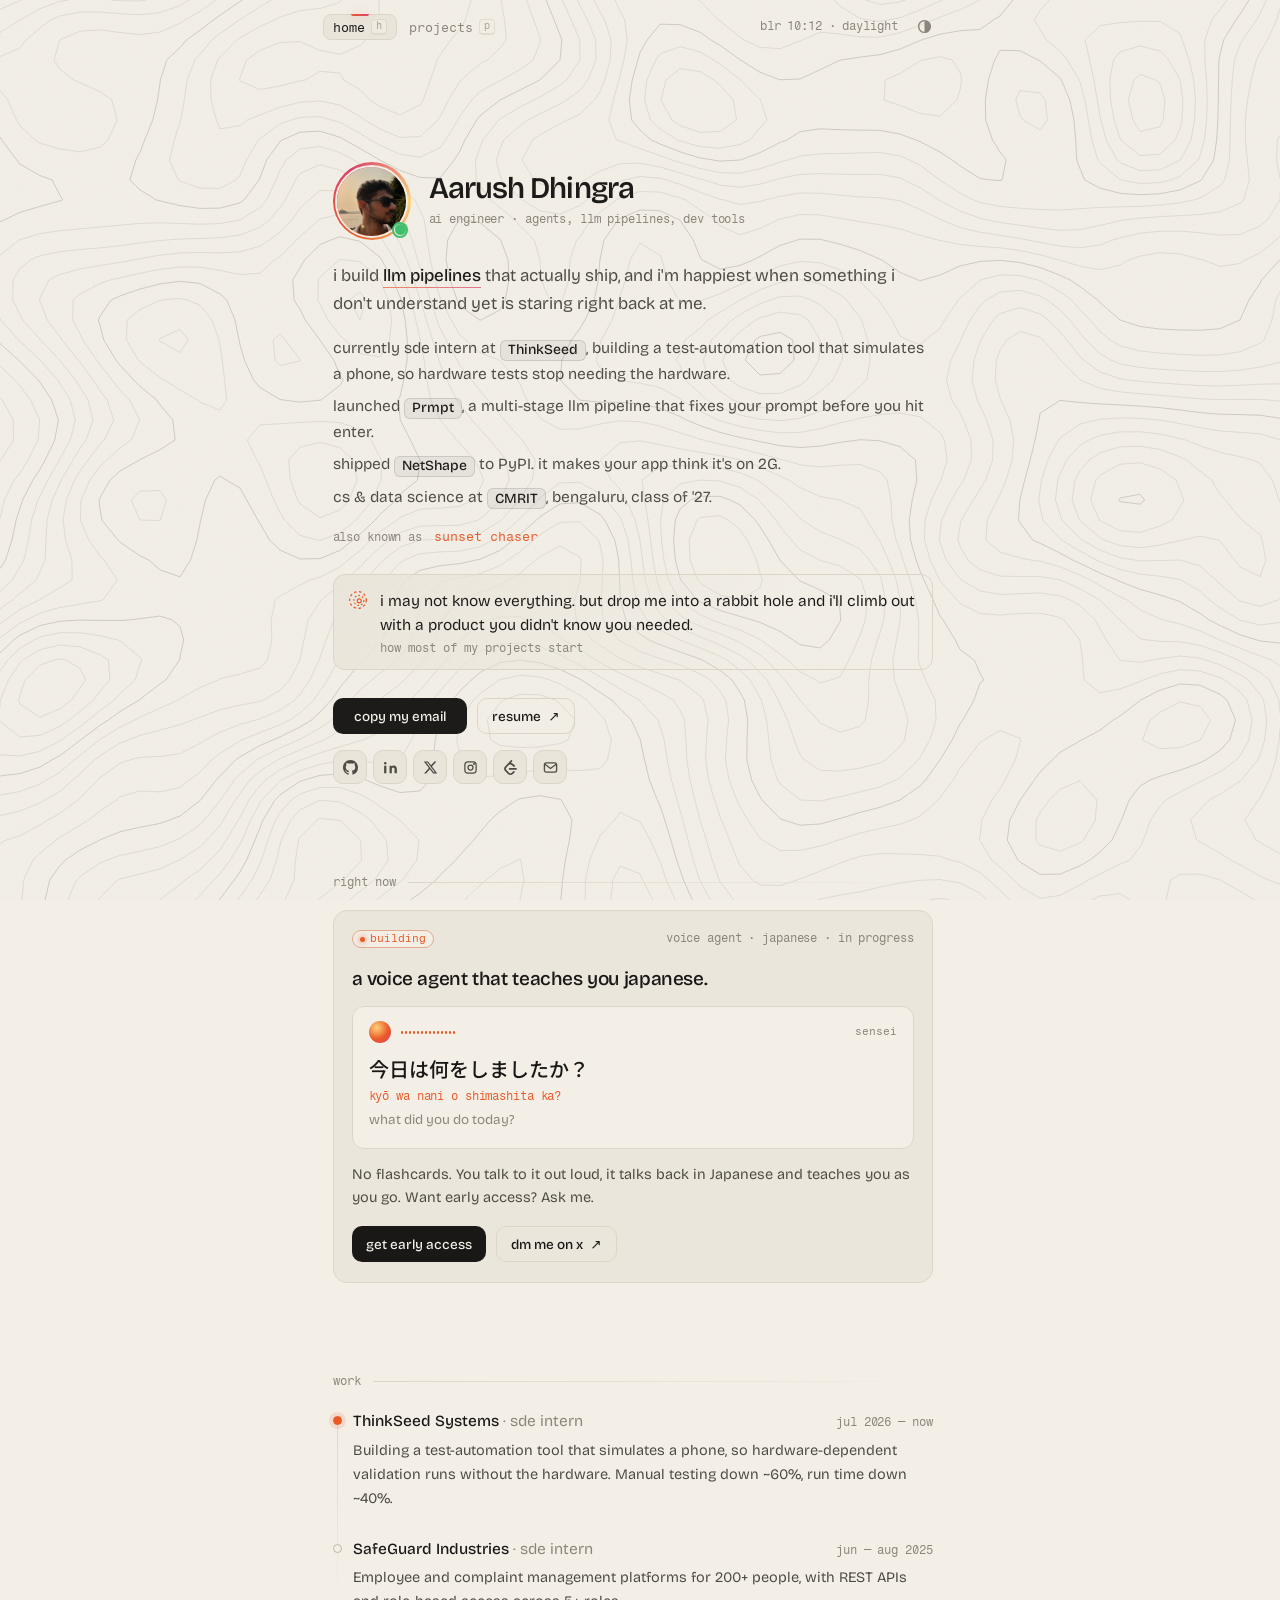
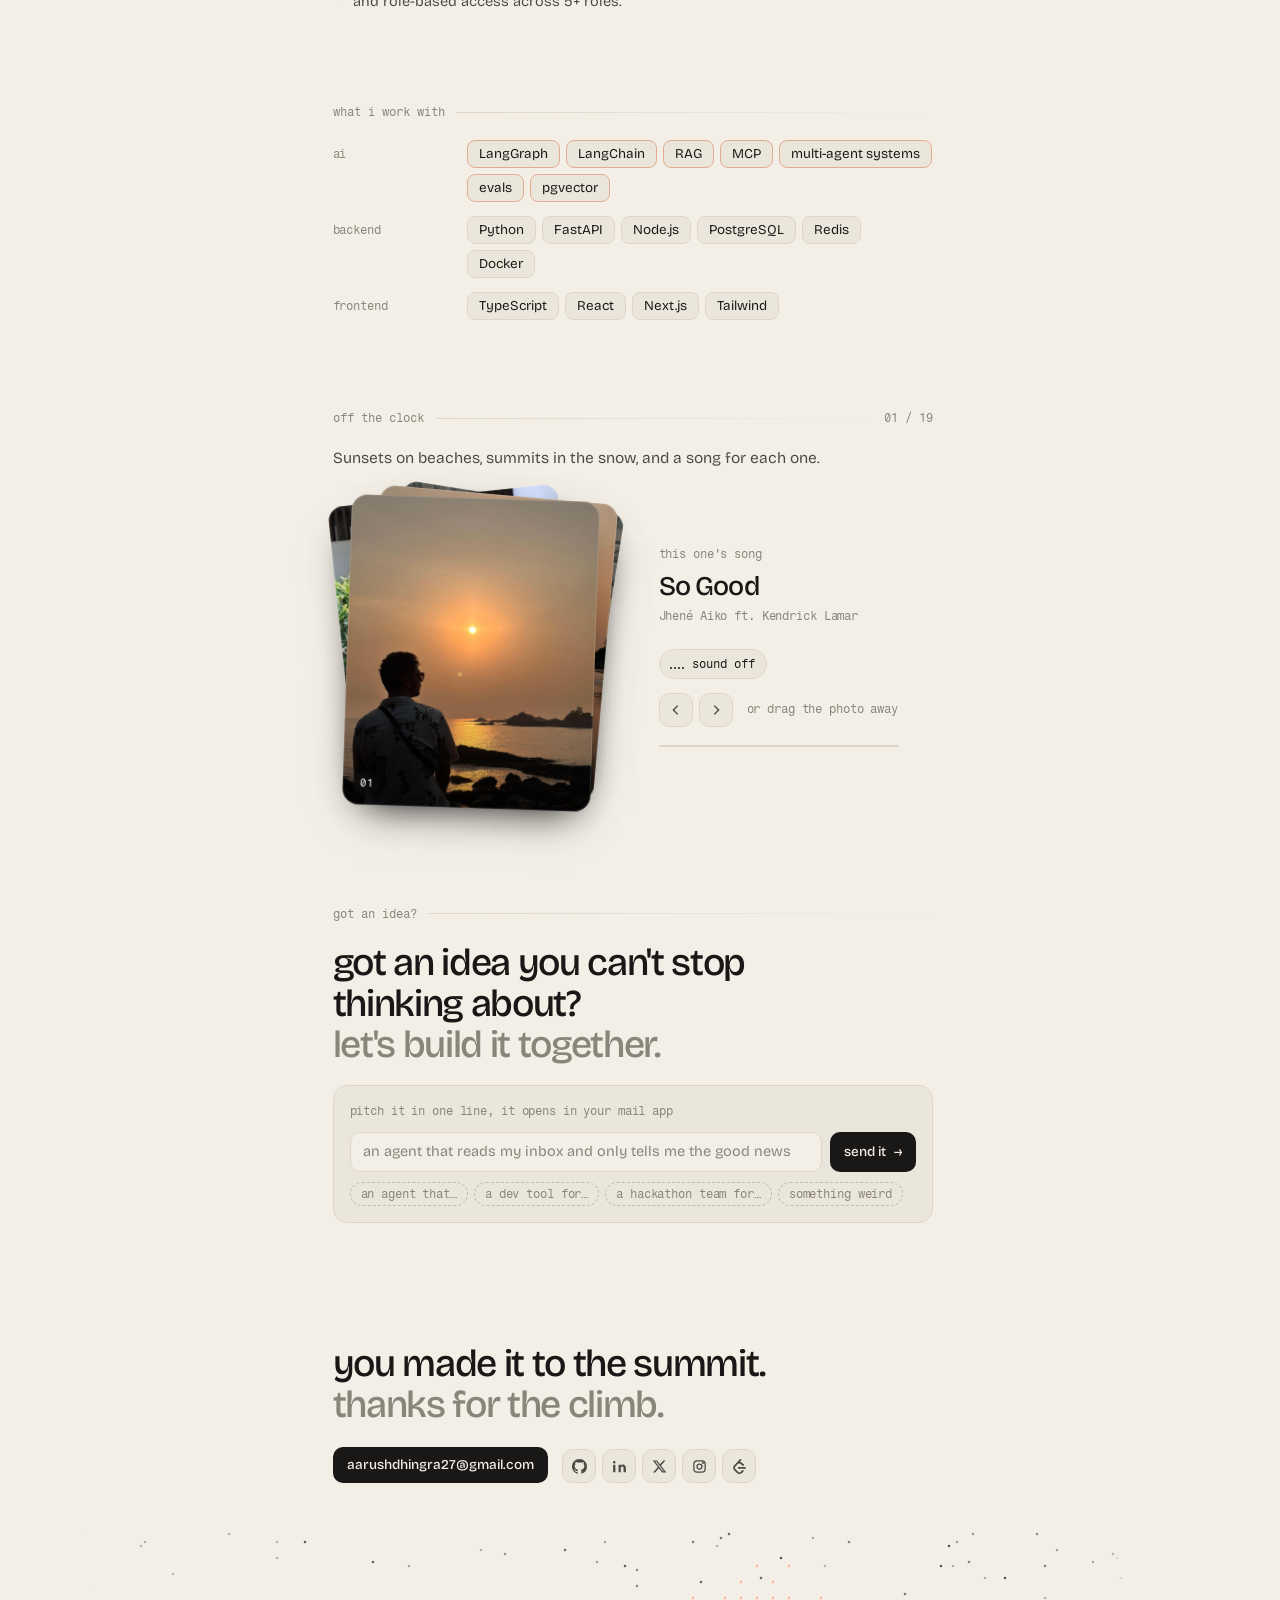
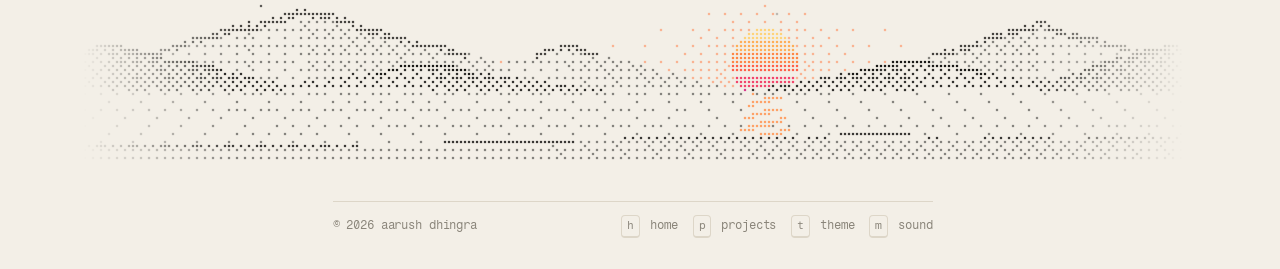
==== commit 264060b1: "remove the off-the-clock line from the hero" ====
--- a/index.html
+++ b/index.html
@@ -82,11 +82,6 @@
         <em>how most of my projects start</em>
       </blockquote>
 
-      <p class="peaks bw">
-        off the clock it's <span class="nb sunword">beach sunsets</span> and <span class="nb sunword">mountain summits</span>.
-        the view from the top of a trek is the only thing that beats a green build.
-      </p>
-
       <div class="cta bw">
         <button class="btn" type="button" data-copy="aarushdhingra27@gmail.com">
           <span class="swap"><span>copy my email</span><span>copied, talk soon</span></span>
--- a/css/style.css
+++ b/css/style.css
@@ -73,11 +73,7 @@
 .muted { color: var(--muted); }
 
 /* ============ backdrop: topo map + scene ============ */
-#topo {
-  position: fixed; inset: 0; width: 100%; height: 100%; z-index: -2; pointer-events: none;
-  -webkit-mask-image: radial-gradient(ellipse 34% 60% at 50% 42%, rgba(0,0,0,.18), #000 100%);
-          mask-image: radial-gradient(ellipse 34% 60% at 50% 42%, rgba(0,0,0,.18), #000 100%);
-}
+#topo { position: fixed; inset: 0; width: 100%; height: 100%; z-index: -2; pointer-events: none; }
 
 /* ============ intro ============ */
 .intro {
@@ -263,12 +259,6 @@
 .hole svg circle:nth-child(3) { animation-duration: 6s; }
 @keyframes spin { to { transform: rotate(360deg); } }
 .hole em { font-style: normal; color: var(--muted); display: block; margin-top: 4px; font: 11.5px var(--mono); }
-
-.peaks { margin-top: 14px; }
-.peaks .sunword {
-  background: linear-gradient(90deg, var(--sun), var(--dusk));
-  -webkit-background-clip: text; background-clip: text; color: transparent; font-weight: 500;
-}
 
 .cta { display: flex; align-items: center; gap: 10px; flex-wrap: wrap; margin-top: 28px; }
 .btn {
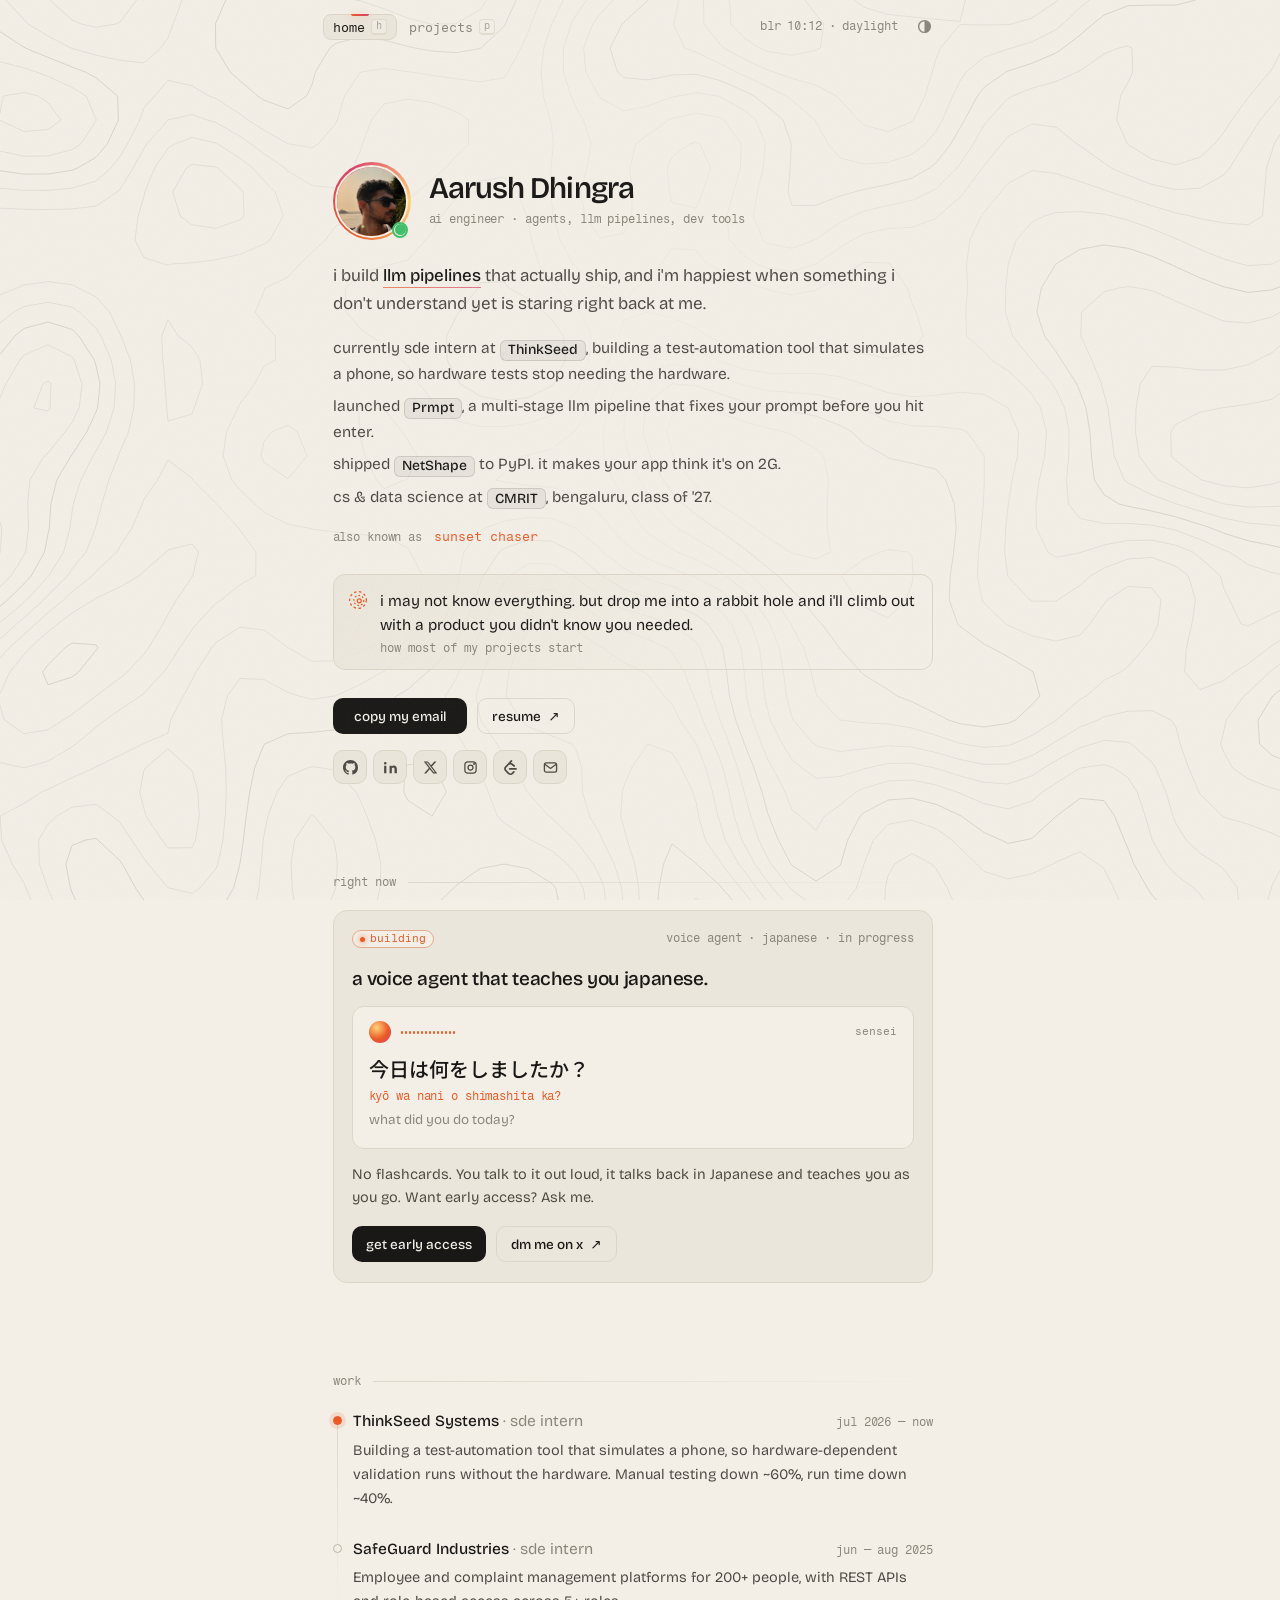
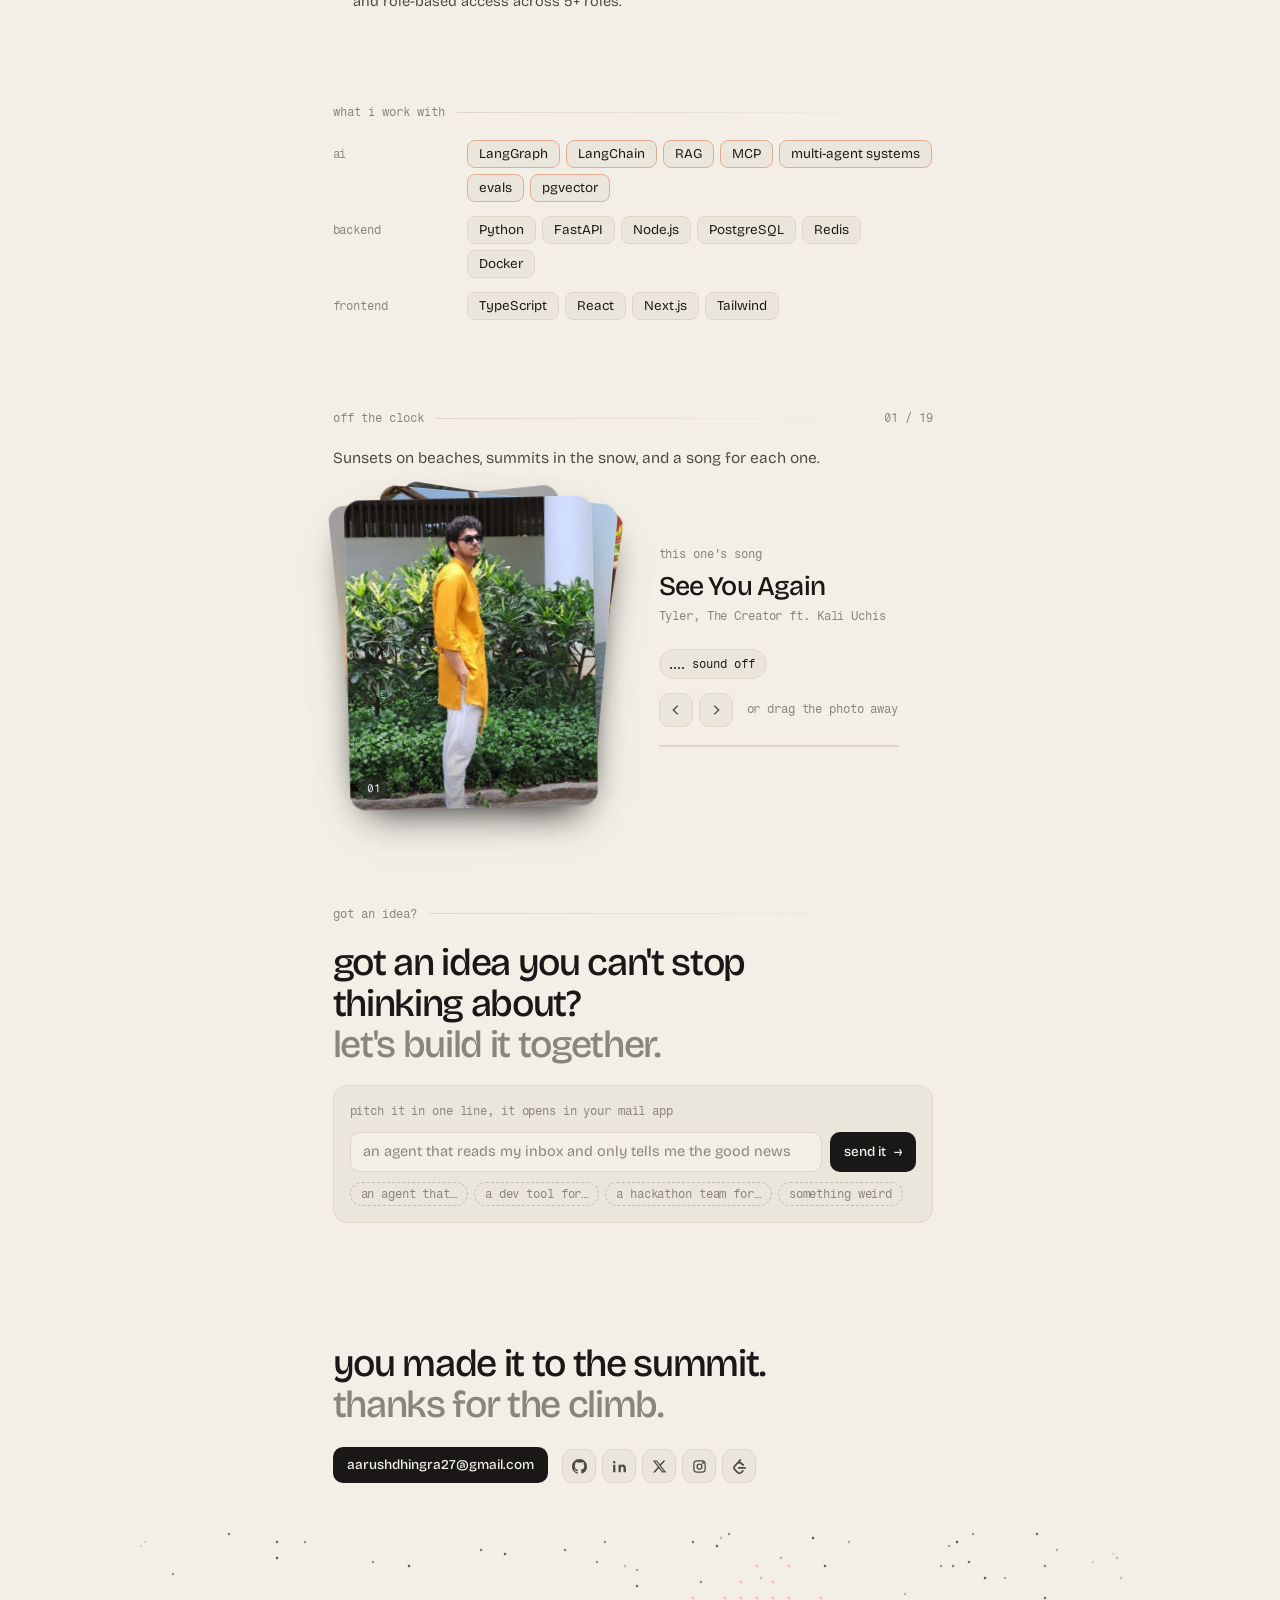
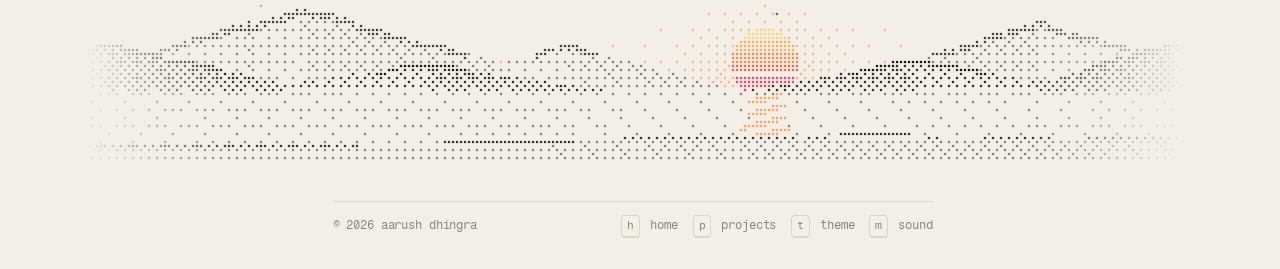
==== commit f9811229: "remove last push line from the footer" ====
--- a/index.html
+++ b/index.html
@@ -237,7 +237,7 @@
     </div>
     <canvas class="horizon" aria-hidden="true"></canvas>
     <div class="foot-row">
-      <span class="mono muted" id="push">© 2026 aarush dhingra</span>
+      <span class="mono muted">© 2026 aarush dhingra</span>
       <span class="mono muted keys"><kbd>h</kbd> home <kbd>p</kbd> projects <kbd>t</kbd> theme <kbd>m</kbd> sound</span>
     </div>
   </footer>
--- a/css/style.css
+++ b/css/style.css
@@ -259,6 +259,12 @@
 .hole svg circle:nth-child(3) { animation-duration: 6s; }
 @keyframes spin { to { transform: rotate(360deg); } }
 .hole em { font-style: normal; color: var(--muted); display: block; margin-top: 4px; font: 11.5px var(--mono); }
+
+.peaks { margin-top: 14px; }
+.peaks .sunword {
+  background: linear-gradient(90deg, var(--sun), var(--dusk));
+  -webkit-background-clip: text; background-clip: text; color: transparent; font-weight: 500;
+}
 
 .cta { display: flex; align-items: center; gap: 10px; flex-wrap: wrap; margin-top: 28px; }
 .btn {
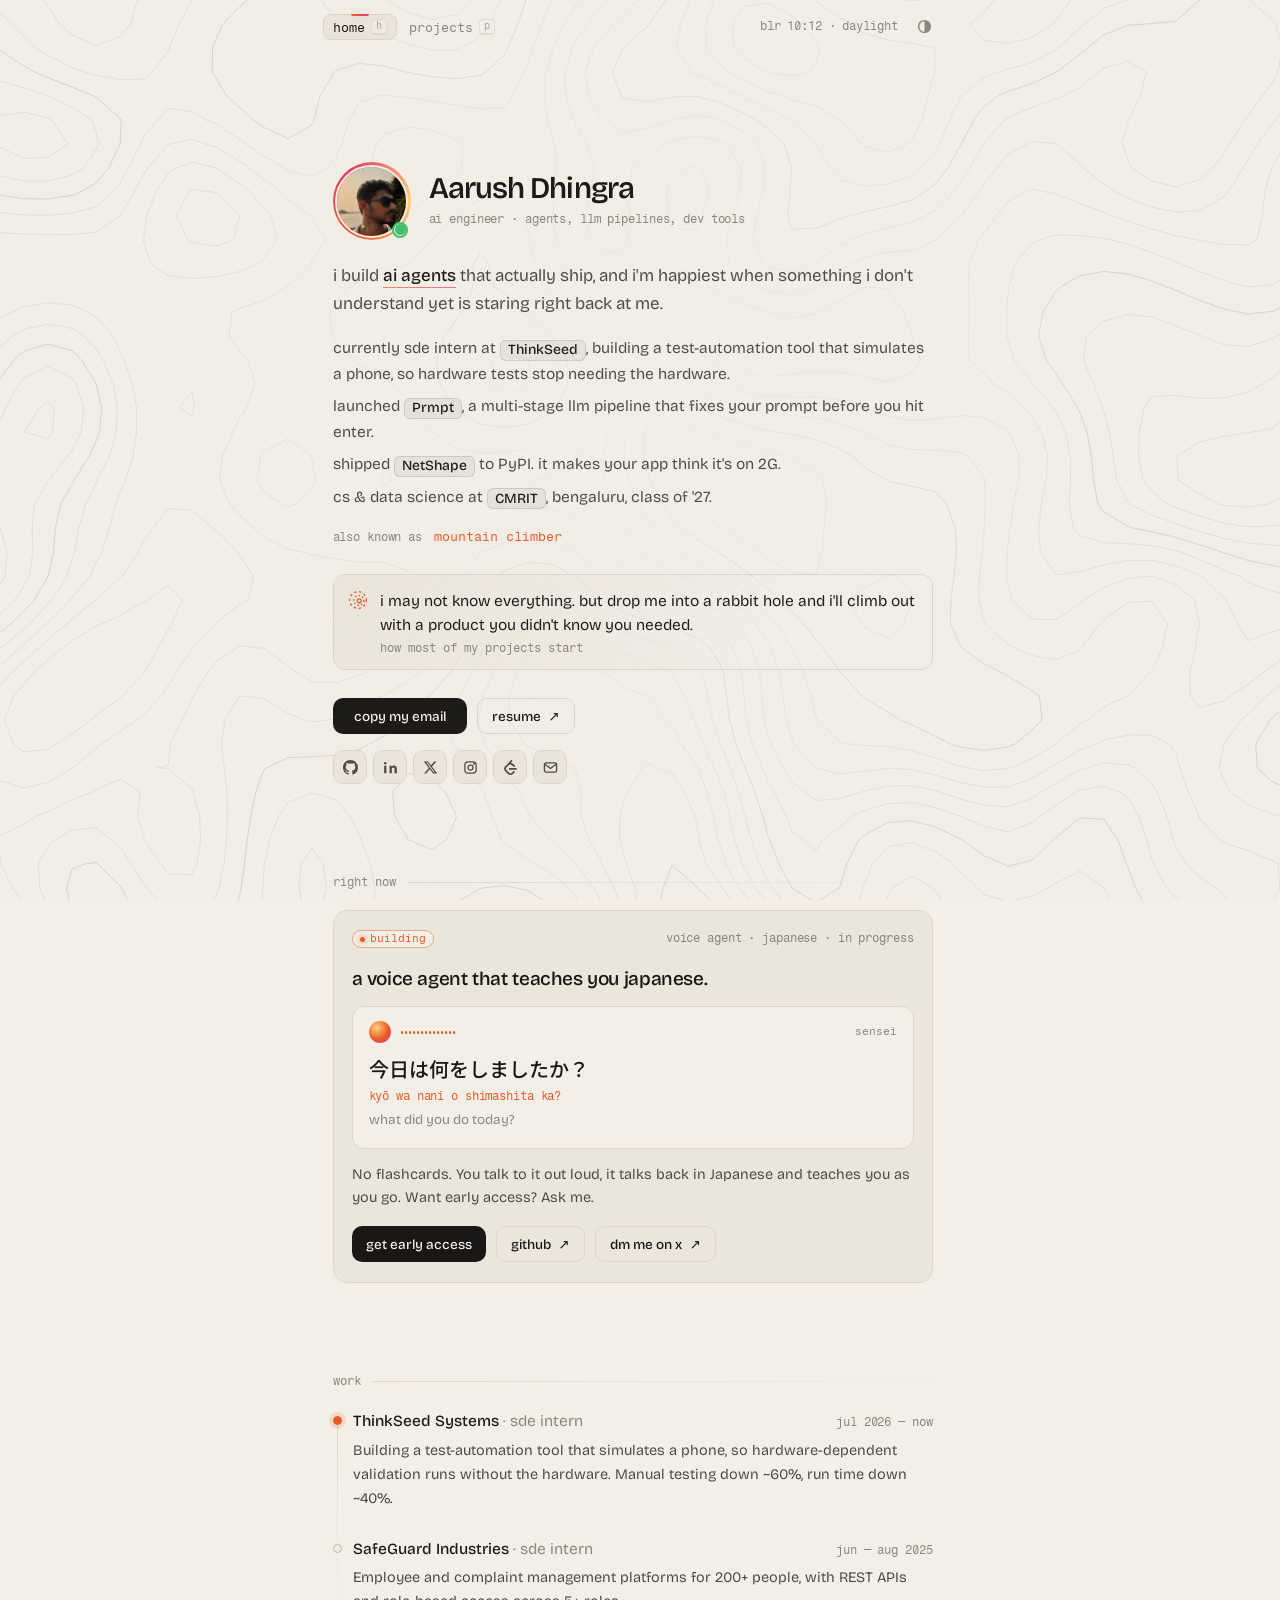
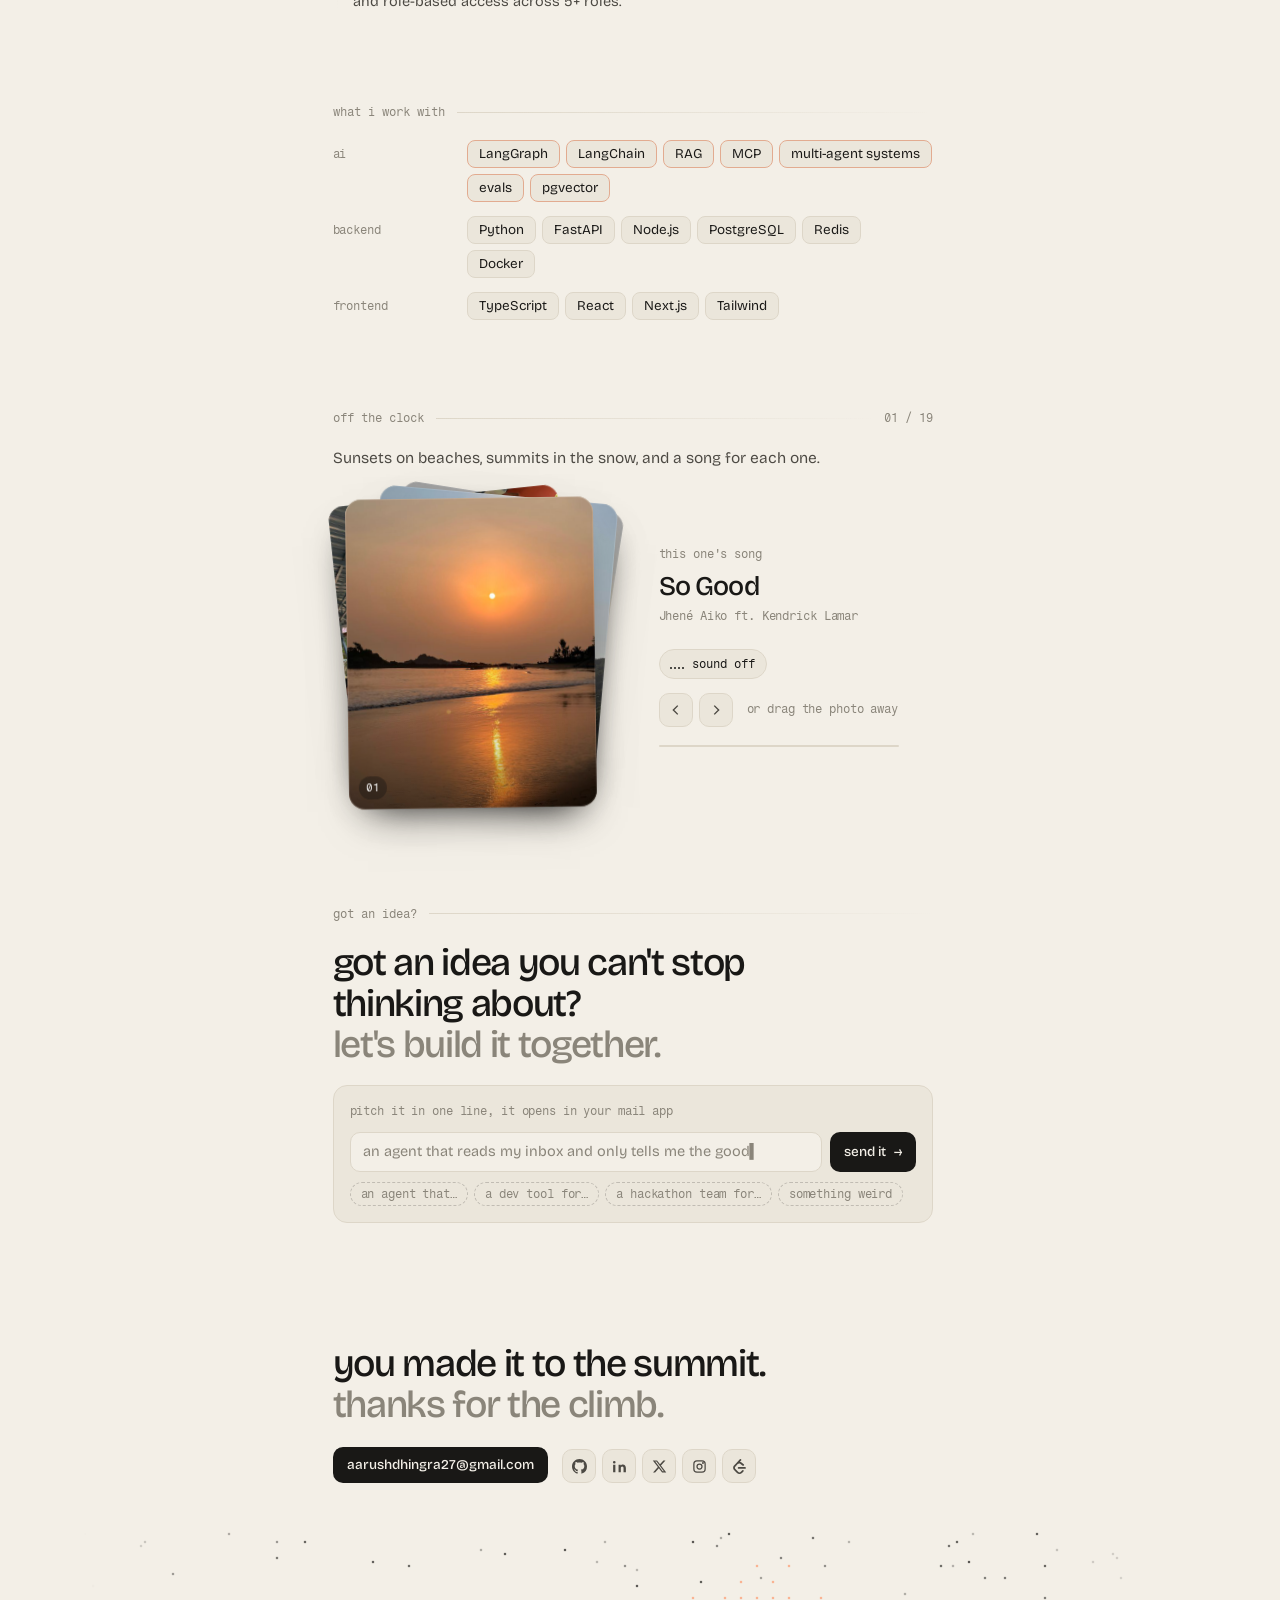
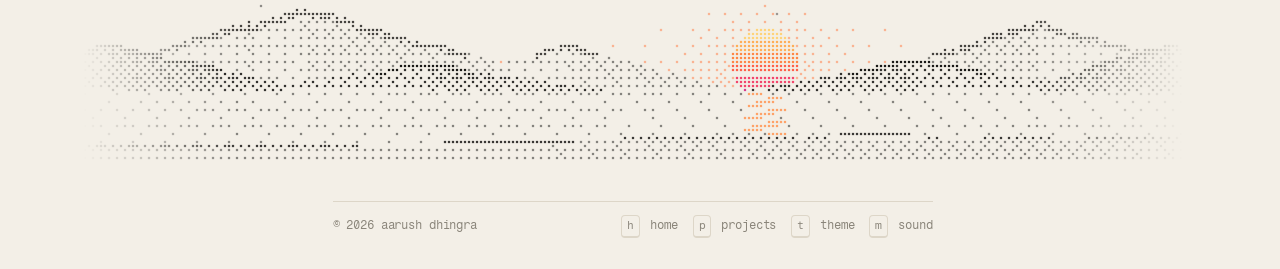
==== commit 69b53796: "add github links for prmpt and hana sensei" ====
--- a/index.html
+++ b/index.html
@@ -120,6 +120,7 @@
         <p class="stealth-copy">No flashcards. You talk to it out loud, it talks back in Japanese and teaches you as you go. Want early access? Ask me.</p>
         <div class="cta">
           <a class="btn" href="mailto:aarushdhingra27@gmail.com?subject=early%20access%3A%20the%20japanese%20voice%20agent">get early access</a>
+          <a class="btn ghost" href="https://github.com/aarush-dhingra/hana-sensei-voice-agent" target="_blank" rel="noopener">github <span class="arr">↗</span></a>
           <a class="btn ghost" href="https://x.com/Aarush105" target="_blank" rel="noopener">dm me on x <span class="arr">↗</span></a>
         </div>
       </div>
